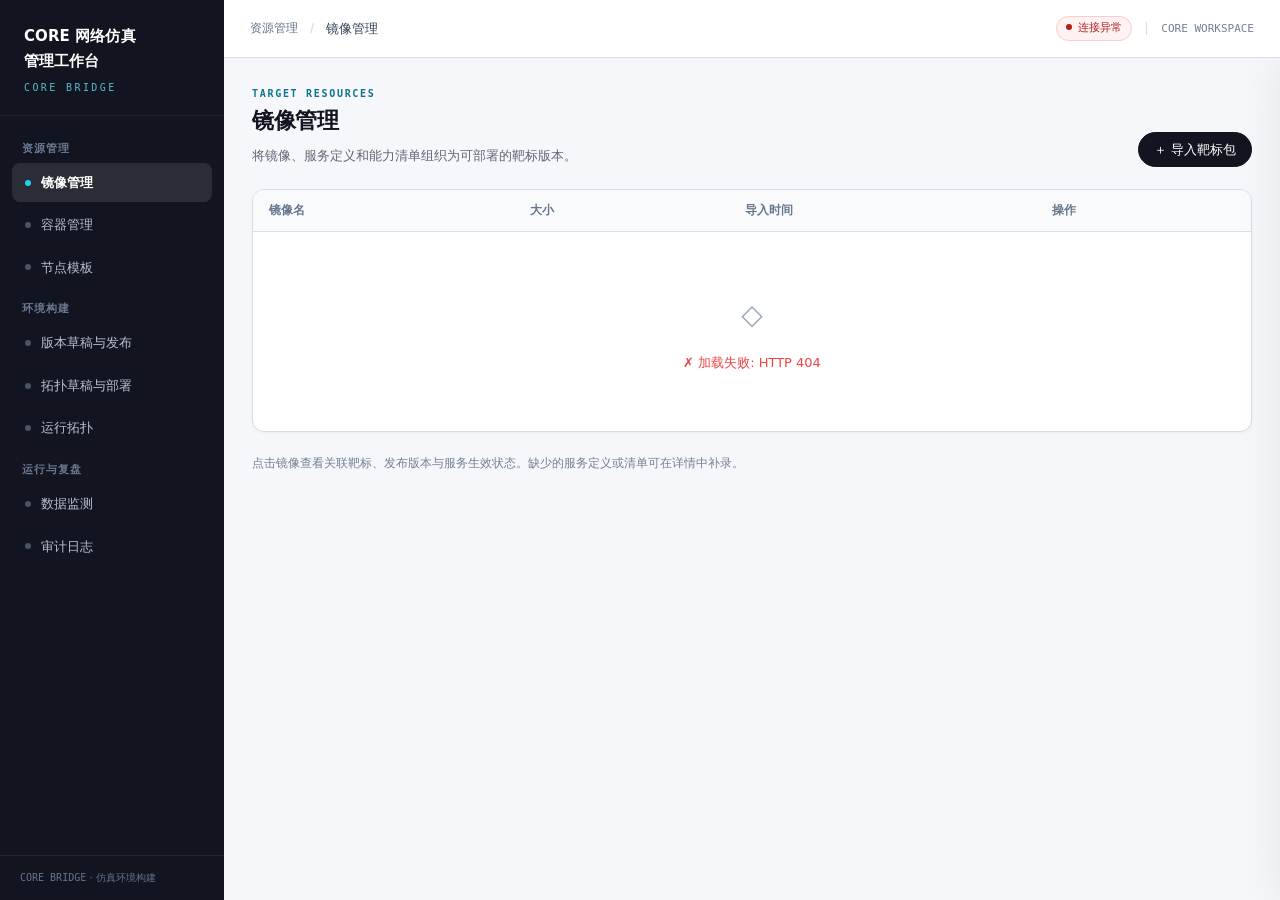
==== static/index.html @ cf428360 "feat: 完成平台功能改造与前端风格统一 - 统一 SQLite 主数据、发布事务、不可变版本及历史引用管理 - 完善拓扑草稿与部署快照、按件导入续办、演练身份和事件恢复 - 按 WLGFTY 风格" ====
<!DOCTYPE html>
<html lang="zh-CN">
<head>
<meta charset="UTF-8">
<meta name="viewport" content="width=device-width, initial-scale=1.0">
<title>CORE HTTP Bridge - 管理控制台</title>
<style>
:root {
  --bg: #0f172a; --bg2: #1e293b; --bg3: #334155;
  --fg: #e2e8f0; --fg2: #94a3b8; --accent: #3b82f6;
  --accent2: #60a5fa; --green: #22c55e; --red: #ef4444;
  --yellow: #eab308; --orange: #f97316;
  --radius: 8px; --shadow: 0 4px 6px -1px rgba(0,0,0,0.3);
}
* { margin: 0; padding: 0; box-sizing: border-box; }
body { font-family: 'Segoe UI', system-ui, sans-serif; background: var(--bg); color: var(--fg); min-height: 100vh; }
a { color: var(--accent2); text-decoration: none; }
a:hover { text-decoration: underline; }

/* ── Layout ── */
.app { display: flex; height: 100vh; }
.sidebar { width: 320px; min-width: 320px; background: var(--bg2); border-right: 1px solid var(--bg3); display: flex; flex-direction: column; overflow: hidden; }
.main { flex: 1; display: flex; flex-direction: column; overflow: hidden; }

/* ── Header ── */
.header { padding: 16px 20px; background: var(--bg2); border-bottom: 1px solid var(--bg3); display: flex; align-items: center; justify-content: space-between; }
.header h1 { font-size: 18px; font-weight: 600; }
.header-actions { display: flex; gap: 8px; align-items: center; }
.badge { display: inline-block; padding: 2px 10px; border-radius: 12px; font-size: 12px; font-weight: 500; }
.badge-green { background: rgba(34,197,94,0.2); color: var(--green); }
.badge-yellow { background: rgba(234,179,8,0.2); color: var(--yellow); }
.badge-red { background: rgba(239,68,68,0.2); color: var(--red); }
.badge-gray { background: rgba(148,163,184,0.2); color: var(--fg2); }

/* ── Sidebar sections ── */
.sidebar-section { padding: 16px 20px; border-bottom: 1px solid var(--bg3); }
.section-title { font-size: 12px; font-weight: 600; text-transform: uppercase; color: var(--fg2); margin-bottom: 12px; letter-spacing: 0.5px; }

.session-list { flex: 1; overflow-y: auto; padding: 8px; }
.session-item { padding: 10px 12px; border-radius: var(--radius); cursor: pointer; margin-bottom: 4px; display: flex; align-items: center; justify-content: space-between; }
.session-item:hover { background: var(--bg3); }
.session-item.active { background: rgba(59,130,246,0.15); border: 1px solid rgba(59,130,246,0.3); }
.session-item .name { font-size: 14px; font-weight: 500; }
.session-item .meta { font-size: 11px; color: var(--fg2); margin-top: 2px; }

/* ── Topology canvas ── */
.canvas-area { flex: 1; position: relative; overflow: hidden; background: radial-gradient(ellipse at center, #1a2332 0%, #0f172a 100%); }
.canvas-area svg { width: 100%; height: 100%; }
.node-box { z-index: 2; position: absolute; width: 120px; height: 80px; background: var(--bg2); border: 2px solid var(--bg3); border-radius: var(--radius); cursor: grab; display: flex; flex-direction: column; align-items: center; justify-content: center; font-size: 13px; font-weight: 500; box-shadow: var(--shadow); transition: border-color 0.2s; user-select: none; pointer-events: auto; }
.node-box:hover { border-color: var(--accent); }
.node-box.selected { border-color: var(--accent2); box-shadow: 0 0 0 3px rgba(59,130,246,0.3); }
.node-box .icon { font-size: 24px; margin-bottom: 4px; }
.node-box .label { font-size: 11px; color: var(--fg2); }
.node-box .ip { font-size: 10px; color: var(--fg2); margin-top: 2px; }
.link-line { stroke: var(--fg2); stroke-width: 2; fill: none; pointer-events: none; }
.link-line:hover { stroke: var(--accent2); stroke-width: 3; }
.link-line.selected { stroke: var(--accent2); stroke-width: 3; box-shadow: none; }
/* 透明粗 hit 线承载点击, 命中带 ±7px, 解决细线难选中 */
/* ★ pointer-events:all 必须——父 svg 是 pointer-events:none, 不覆盖则点击热区继承失效 */
.link-hit { stroke: transparent; stroke-width: 16; fill: none; stroke-linecap: round; cursor: pointer; pointer-events: all; }
#linksSvg text { pointer-events: all; cursor: pointer; }

/* ── Tab4 画布扩展: 缩放平移 world 层 ── */
#world { position: absolute; inset: 0; transform-origin: 0 0; }
#canvas.panning { cursor: grabbing; }
#canvas.linking .node-box { cursor: crosshair; }
#canvas.linking .node-box:hover { border-color: var(--accent2); }
.node-box.link-src { border-color: var(--ok) !important; box-shadow: 0 0 0 3px rgba(34,197,94,.35); }
.link-preview { stroke: var(--ok); stroke-width: 2; stroke-dasharray: 6 4; fill: none; pointer-events: none; }
.zoom-label { color: var(--fg2); font-size: 11px; margin-left: 4px; }
.canvas-tools { position: absolute; top: 12px; right: 12px; z-index: 6; display: flex; gap: 6px; align-items: center; background: rgba(30,41,59,.92); padding: 6px 8px; border-radius: var(--radius); border: 1px solid var(--bg3); }
.freeze-chip { position: absolute; top: 14px; left: 50%; transform: translateX(-50%); z-index: 6; background: rgba(59,47,5,.95); color: var(--warn); border: 1px solid #713f12; padding: 5px 14px; border-radius: 12px; font-size: 12px; font-weight: 600; }
/* ── Tab4 实例库面板（拖拽建节点）── */
.instance-lib { position: absolute; left: 12px; top: 12px; z-index: 5; width: 224px; max-height: 62%; overflow: auto; background: rgba(30,41,59,.95); border: 1px solid var(--bg3); border-radius: var(--radius); padding: 8px; }
.instance-lib .il-title { font-size: 12px; color: var(--fg2); margin-bottom: 6px; font-weight: 600; }
.instance-lib .il-item { padding: 7px 9px; border: 1px solid var(--bg3); border-radius: 6px; margin-bottom: 5px; cursor: grab; font-size: 12.5px; background: var(--bg); }
.instance-lib .il-item:hover { border-color: var(--accent); }
.instance-lib .il-item .rt { font-size: 10px; color: var(--fg2); margin-top: 2px; }
.instance-lib .il-item.dragging-item { opacity: .5; }
.instance-lib.frozen { opacity: .45; pointer-events: none; }
.instance-lib .il-empty { color: var(--fg2); font-size: 12px; padding: 6px; }
.instance-lib .il-group { font-size: 11px; color: var(--fg2); margin: 8px 0 4px; cursor: pointer; user-select: none; }
.instance-lib .il-group:hover { color: var(--fg); }
.instance-lib .il-fav { float: right; cursor: pointer; opacity: .45; }
.instance-lib .il-fav.on { opacity: 1; }

/* ── 5-Tab 左侧导航壳（设计 §2.1: 同一单页内路由切换, 无多页跳转）── */
.side-nav { padding: 6px 8px; border-bottom: 1px solid var(--bg3); }
.side-nav .sn-title { font-size: 11px; color: var(--fg2); padding: 6px 8px; font-weight: 600; letter-spacing: .5px; }
.side-tab { display: flex; align-items: center; gap: 8px; padding: 8px 10px; border-radius: var(--radius); cursor: pointer; font-size: 13.5px; color: var(--fg2); margin-bottom: 2px; }
.side-tab:hover { background: var(--bg3); color: var(--fg); }
.side-tab.on { background: rgba(59,130,246,0.15); color: var(--fg); border: 1px solid rgba(59,130,246,0.3); }
#tabFrame { display: none; position: absolute; inset: 0; width: 100%; height: 100%; border: 0; z-index: 20; background: var(--bg); }
#linksSvg .link-hit:hover + .link-line { stroke: var(--accent2); stroke-width: 3; }

/* ── Bottom panel ── */
.bottom-panel { height: 220px; min-height: 220px; background: var(--bg2); border-top: 1px solid var(--bg3); display: flex; flex-direction: column; }
.panel-tabs { display: flex; background: var(--bg3); }
.panel-tab { padding: 8px 16px; font-size: 12px; cursor: pointer; border: none; background: transparent; color: var(--fg2); font-weight: 500; border-bottom: 2px solid transparent; }
.panel-tab:hover { color: var(--fg); }
.panel-tab.active { color: var(--accent2); border-bottom-color: var(--accent2); background: rgba(59,130,246,0.08); }
.panel-content { flex: 1; overflow-y: auto; padding: 12px 16px; font-size: 13px; font-family: 'Consolas', 'Courier New', monospace; white-space: pre-wrap; }
.panel-content .log-entry { padding: 2px 0; }
.panel-content .log-time { color: var(--fg2); }
.panel-content .log-info { color: var(--accent2); }
.panel-content .log-ok { color: var(--green); }
.panel-content .log-err { color: var(--red); }

/* ── Modal ── */
.modal-overlay { position: fixed; inset: 0; background: rgba(0,0,0,0.6); display: flex; align-items: center; justify-content: center; z-index: 100; }
.modal { background: var(--bg2); border-radius: 12px; width: 640px; max-width: 90vw; max-height: 80vh; overflow: hidden; display: flex; flex-direction: column; box-shadow: 0 20px 60px rgba(0,0,0,0.5); }
.modal-header { padding: 16px 20px; border-bottom: 1px solid var(--bg3); display: flex; justify-content: space-between; align-items: center; }
.modal-header h2 { font-size: 16px; font-weight: 600; }
.modal-body { padding: 20px; overflow-y: auto; flex: 1; }
.modal-footer { padding: 12px 20px; border-top: 1px solid var(--bg3); display: flex; justify-content: flex-end; gap: 8px; }

/* ── Buttons / Form ── */
.btn { padding: 8px 16px; border-radius: var(--radius); border: none; cursor: pointer; font-size: 13px; font-weight: 500; display: inline-flex; align-items: center; gap: 6px; transition: all 0.15s; }
.btn-primary { background: var(--accent); color: #fff; }
.btn-primary:hover { background: #2563eb; }
.btn-secondary { background: var(--bg3); color: var(--fg); }
.btn-secondary:hover { background: #475569; }
.btn-danger { background: var(--red); color: #fff; }
.btn-danger:hover { background: #dc2626; }
.btn-sm { padding: 4px 10px; font-size: 12px; }
.btn-icon { width: 32px; height: 32px; padding: 0; display: flex; align-items: center; justify-content: center; border-radius: var(--radius); border: none; cursor: pointer; background: var(--bg3); color: var(--fg2); }
.btn-icon:hover { background: var(--bg3); color: var(--fg); }

input, textarea, select { background: var(--bg3); border: 1px solid var(--bg3); color: var(--fg); padding: 8px 12px; border-radius: var(--radius); font-size: 13px; width: 100%; }
input:focus, textarea:focus, select:focus { outline: none; border-color: var(--accent); }
textarea { font-family: 'Consolas', 'Courier New', monospace; resize: vertical; }
label { display: block; font-size: 12px; font-weight: 500; color: var(--fg2); margin-bottom: 4px; }
.form-group { margin-bottom: 12px; }
.form-row { display: grid; grid-template-columns: 1fr 1fr; gap: 12px; }
.form-inline { display: flex; gap: 8px; align-items: center; }
.form-inline input { width: auto; flex: 1; }

/* ── Empty state ── */
.empty-state { display: flex; flex-direction: column; align-items: center; justify-content: center; height: 100%; color: var(--fg2); }
.empty-state .icon { font-size: 48px; margin-bottom: 12px; opacity: 0.5; }
.empty-state p { font-size: 14px; }

/* ── Scrollbar ── */
::-webkit-scrollbar { width: 6px; }
::-webkit-scrollbar-track { background: transparent; }
::-webkit-scrollbar-thumb { background: var(--bg3); border-radius: 3px; }
::-webkit-scrollbar-thumb:hover { background: #475569; }

/* ── Drag helper ── */
.dragging { opacity: 0.7; cursor: grabbing !important; }

.context-menu { position:fixed; z-index:200; background:var(--bg2); border:1px solid var(--bg3); border-radius:var(--radius); box-shadow:0 8px 32px rgba(0,0,0,0.4); min-width:160px; padding:4px 0; display:none; }
.context-menu-item { padding:8px 16px; font-size:13px; cursor:pointer; display:flex; align-items:center; gap:8px; }
.context-menu-item:hover { background:rgba(59,130,246,0.15); color:var(--accent2); }
.context-menu-item.danger:hover { background:rgba(239,68,68,0.15); color:var(--red); }
.context-menu-divider { height:1px; background:var(--bg3); margin:4px 0; }
.prop-grid { display:grid; grid-template-columns:1fr 1fr; gap:8px; }
.prop-grid .full { grid-column:1/-1; }
.prop-label { font-size:11px; color:var(--fg2); margin-bottom:2px; }
.prop-value { font-size:13px; padding:4px 8px; background:var(--bg); border-radius:4px; border:1px solid var(--bg3); }

.term-header .close-btn { cursor:pointer; padding:2px 8px; }
.term-header .close-btn:hover { background:var(--red); color:#fff; border-radius:4px; }
.term-input-bar input { flex:1; background:#111; color:#0f0; border:none; padding:6px 8px; border-radius:4px; font-family:monospace; }
.term-input-bar input:focus { box-shadow:0 0 0 1px var(--accent); outline:none; }
.term-conn-btn { padding:4px 12px; border-radius:4px; border:none; cursor:pointer; font-size:12px; background:var(--accent); color:#fff; white-space:nowrap; }
.term-conn-btn:hover { background:#2563eb; }
.term-status { font-size:11px; color:var(--fg2); white-space:nowrap; }
</style>
<link rel="stylesheet" href="/static/workbench.css?v=20261117">
<script>if(window.self!==window.top)document.documentElement.classList.add('embedded');</script>
<script defer src="/static/workbench.js?v=20261117"></script>
</head>
<body class="workspace" data-active-tab="images">
<div class="app" id="app">

<!-- ── Sidebar ── -->
<aside class="sidebar" id="workspaceNav" aria-label="主导航">
  <a class="brand" href="/#images"><strong>CORE 网络仿真<br>管理工作台</strong><small>CORE BRIDGE</small></a>
  <nav class="side-nav" id="sideNav" aria-label="功能导航">
    <div class="sn-title">资源管理</div>
    <div class="side-tab" role="button" tabindex="0" data-tab="images" onclick="switchTab('images')">镜像管理</div>
    <div class="side-tab" role="button" tabindex="0" data-tab="containers" onclick="switchTab('containers')">容器管理</div>
    <div class="side-tab" role="button" tabindex="0" data-tab="instances" onclick="switchTab('instances')">节点模板</div>
    <div class="sn-title">环境构建</div>
    <div class="side-tab" role="button" tabindex="0" data-tab="publications" onclick="switchTab('publications')">版本草稿与发布</div>
    <div class="side-tab" role="button" tabindex="0" data-tab="drafts" onclick="switchTab('drafts')">拓扑草稿与部署</div>
    <div class="side-tab" role="button" tabindex="0" data-tab="topo" onclick="switchTab('topo')">运行拓扑</div>
    <div class="sn-title">运行与复盘</div>
    <div class="side-tab" role="button" tabindex="0" data-tab="monitor" onclick="switchTab('monitor')">数据监测</div>
    <div class="side-tab" role="button" tabindex="0" data-tab="audit" onclick="switchTab('audit')">审计日志</div>
  </nav>

  <div class="sidebar-section session-context">
    <div class="section-title">会话</div>
    <div id="sessionList" class="session-list">
      <div class="empty-state" style="padding:20px"><p>暂无会话</p></div>
    </div>
  </div>

  <div class="sidebar-section session-context">
    <div class="section-title">操作</div>
    <div style="display:flex;flex-direction:column;gap:4px">
      <button class="btn btn-secondary btn-sm" onclick="saveSessionDraft()">保存会话为草稿</button>
      <button class="btn btn-secondary btn-sm" onclick="showImportModal()">导入拓扑 JSON / XML</button>
      <button class="btn btn-secondary btn-sm" id="stopBtn" onclick="stopSession()" style="display:none">停止运行</button>
      <button class="btn btn-secondary btn-sm" id="startBtn" onclick="startSession()" style="display:none">启动运行</button>
      <button class="btn btn-secondary btn-sm" id="deleteBtn" onclick="deleteSession()" style="display:none">删除部署</button>
    </div>
  </div>
  <div class="sidebar-footer"><span class="mono">CORE BRIDGE</span> · 仿真环境构建</div>
</aside>
<button class="nav-backdrop" id="workspaceNavBackdrop" aria-label="关闭导航" tabindex="-1"></button>

<!-- ── Main ── -->
<div class="workspace-column">
  <header class="workspace-header">
    <div class="workspace-breadcrumb">
      <button class="mobile-menu" id="workspaceNavToggle" aria-label="打开导航" aria-controls="workspaceNav" aria-expanded="false"><svg viewBox="0 0 24 24" fill="none" stroke="currentColor" stroke-width="1.8"><path d="M4 6h16M4 12h16M4 18h16"/></svg></button>
      <span class="workspace-category" id="workspaceCategory">资源管理</span><span class="divider">/</span><strong id="workspaceTitle">镜像管理</strong>
    </div>
    <div class="workspace-meta">
      <button class="btn btn-primary btn-sm" id="workspaceCreate" onclick="showCreateSessionModal()">新建会话</button>
      <div id="connectionStatus" class="badge badge-gray" role="status">连接中</div>
      <span class="workspace-mark">CORE WORKSPACE</span>
    </div>
  </header>
<div class="main" style="position:relative">
  <iframe id="tabFrame" title="管理平台视图"></iframe>
  <div class="header">
    <div id="sessionInfo">
      <span style="color:var(--fg2);font-size:13px">选择左侧会话开始</span>
    </div>
    <span class="canvas-caption">拓扑工作区</span>
  </div>

  <!-- Canvas -->
  <div class="canvas-area" id="canvas">
    <div id="freezeChip" class="freeze-chip" style="display:none">运行中 · 停止后可编辑节点与链路</div>
    <div class="canvas-tools">
      <button class="btn btn-secondary btn-sm" id="linkModeBtn" onclick="toggleLinkMode()" title="点两个节点创建链路">连线</button>
      <button class="btn btn-secondary btn-sm" onclick="checkConnectivity()">联通检查</button>
      <button class="btn btn-secondary btn-sm" id="precheckBtn" onclick="runPrecheck()" title="环境与声明一致性检查（RUNTIME 后可用）">就绪检查</button>
      <button class="btn btn-secondary btn-sm" onclick="addComponent('switch')" title="添加交换机（纯二层构件，无服务）">交换机</button>
      <button class="btn btn-secondary btn-sm" onclick="addComponent('hub')" title="添加集线器（纯二层构件，无服务）">集线器</button>
      <button class="btn btn-secondary btn-sm" onclick="zoomBy(1.2)" title="放大">＋</button>
      <button class="btn btn-secondary btn-sm" onclick="zoomBy(1/1.2)" title="缩小">－</button>
      <button class="btn btn-secondary btn-sm" onclick="resetView()" title="重置视图">1:1</button>
      <span class="zoom-label" id="zoomLabel">100%</span>
    </div>
    <div class="instance-lib" id="instanceLib">
      <div class="il-title">节点模板库（拖到画布创建）</div>
      <input type="text" id="ilSearch" placeholder="搜索节点模板…" oninput="ilQueryChange()" style="width:100%;padding:4px 8px;margin-bottom:6px;background:var(--bg);color:var(--fg);border:1px solid var(--bg3);border-radius:6px;font-size:11.5px;outline:none">
      <div id="ilItems"><div class="il-empty">加载中…</div></div>
    </div>
    <div id="world">
      <svg id="linksSvg" style="position:absolute;inset:0;pointer-events:none;z-index:1"></svg>
      <div id="nodesContainer" style="position:absolute;inset:0;pointer-events:none">
        <div class="empty-state" id="emptyCanvas"><div class="icon">◇</div><p>选择一个会话以查看拓扑</p></div>
      </div>
    </div>
  </div>

  <!-- Bottom panel -->
  <div class="bottom-panel">
    <div class="panel-tabs">
      <button class="panel-tab active" onclick="switchPanel('log')">操作日志</button>
      <button class="panel-tab" onclick="switchPanel('command')">节点命令</button>
      <button class="panel-tab" onclick="switchPanel('events')">演练事件</button>
      <button class="panel-tab" onclick="switchPanel('topology')">拓扑 JSON</button>
    </div>
    <div class="panel-content" id="panelContent">
      <span style="color:var(--fg2)">等待操作...</span>
    </div>
  </div>
</div>
</div>
</div>

<!-- Precheck -->
<div id="precheckModal" class="modal-overlay" style="display:none" onclick="if(event.target===this)this.style.display='none'">
<div class="modal" style="width:760px;max-height:82vh">
<div class="modal-header"><h2>🩺 环境就绪度预检 <span id="pcVerdict"></span></h2><button class="btn-icon" onclick="closeModal('precheckModal')">✕</button></div>
<div class="modal-body" id="pcBody" style="font-size:12.5px"></div>
<div class="modal-footer"><button class="btn btn-secondary" onclick="closeModal('precheckModal')">关闭</button></div>
</div></div>

<!-- ════════════════════════════ MODALS ════════════════════════════ -->

<!-- Create Session -->
<div id="createModal" class="modal-overlay" style="display:none" onclick="if(event.target===this)this.style.display='none'">
<div class="modal">
<div class="modal-header"><h2>创建会话</h2><button class="btn-icon" onclick="closeModal('createModal')">✕</button></div>
<div class="modal-body">
  <div class="form-group"><label>会话名称 (可选)</label><input id="sessionName" placeholder="my-network"></div>
  <div class="form-group"><label>或导入 JSON/XML 拓扑</label><textarea id="importText" rows="8" placeholder='{"name":"demo","nodes":[{"id":1,"name":"r1","x":100,"y":100}],"links":[]}'></textarea></div>
  <div class="form-row">
    <div class="form-group"><label>Content-Type</label>
      <select id="importType"><option value="json">application/json</option><option value="xml">application/xml</option></select>
    </div>
    <div style="display:flex;align-items:flex-end">
      <button class="btn btn-primary" onclick="importTopology()" style="width:100%">📥 导入拓扑</button>
    </div>
  </div>
</div>
<div class="modal-footer">
  <button class="btn btn-secondary" onclick="closeModal('createModal')">取消</button>
  <button class="btn btn-primary" onclick="createSession()">创建空会话</button>
</div>
</div></div>

<!-- Node command -->
<div id="commandModal" class="modal-overlay" style="display:none" onclick="if(event.target===this)this.style.display='none'">
<div class="modal" style="width:500px">
<div class="modal-header"><h2>执行命令</h2><button class="btn-icon" onclick="closeModal('commandModal')">✕</button></div>
<div class="modal-body">
  <div class="form-group"><label>节点</label><input id="cmdNodeId" readonly></div>
  <div class="form-group"><label>命令</label><input id="cmdInput" placeholder="ping -c 3 10.0.0.2" onkeydown="if(event.key==='Enter')executeCommand()"></div>
  <div class="form-group"><label>输出</label><textarea id="cmdOutput" rows="6" readonly style="background:var(--bg);font-size:12px"></textarea></div>
</div>
<div class="modal-footer">
  <button class="btn btn-secondary" onclick="closeModal('commandModal')">关闭</button>
  <button class="btn btn-primary" onclick="executeCommand()">▶ 执行</button>
</div>
</div></div>

<!-- ════════════════════════════ STATE ════════════════════════════ -->
<script>
const API = '';
let state = {
  sessions: [],
  currentSid: null,
  sessionState: null,          // 当前会话状态(数字): 1=已定义 2=配置 3=实例化 4=运行 5=收数 6=停止
  nodes: {},
  links: [],
  selectedNode: null,
  selectedLink: null,
  dragging: null,
  dragOffset: {x:0, y:0},
  eventSource: null,
  log: [],
  view: {x:0, y:0, s:1},       // Tab4 画布视图(平移+缩放)
  linkMode: false,             // Tab4 连线模式
  linkFrom: null,              // 连线起点 nid
  instanceLib: [],             // Tab3 节点实例库(拖拽建节点)
};
function sessionRunning() { return state.sessionState === 4 || state.sessionState === 5; }

// ── Tab4 画布缩放平移 ──
function applyView() {
  document.getElementById('world').style.transform = `translate(${state.view.x}px, ${state.view.y}px) scale(${state.view.s})`;
  document.getElementById('zoomLabel').textContent = Math.round(state.view.s * 100) + '%';
}
function zoomAt(mx, my, factor) {
  const s2 = Math.min(3, Math.max(0.2, state.view.s * factor));
  state.view.x = mx - (mx - state.view.x) * (s2 / state.view.s);
  state.view.y = my - (my - state.view.y) * (s2 / state.view.s);
  state.view.s = s2;
  applyView();
}
function zoomBy(factor) {
  const canvas = document.getElementById('canvas');
  zoomAt(canvas.clientWidth / 2, canvas.clientHeight / 2, factor);
}
function resetView() { state.view = {x:0, y:0, s:1}; applyView(); }
function screenToWorld(cx, cy) {
  const rect = document.getElementById('canvas').getBoundingClientRect();
  return { x: (cx - rect.left - state.view.x) / state.view.s, y: (cy - rect.top - state.view.y) / state.view.s };
}

// ── Tab4 实例库 ──
let _ilSig = '';
// ── P-库: 实例库检索（搜索/分组折叠/常用置顶, 状态存 localStorage）──
var ilQuery = '';
var ilCollapsed = JSON.parse(localStorage.getItem('ilCollapsed') || '{"docker":false,"netns":false}');
var ilFavs = JSON.parse(localStorage.getItem('ilFavs') || '[]');
function ilPersist() {
  localStorage.setItem('ilCollapsed', JSON.stringify(ilCollapsed));
  localStorage.setItem('ilFavs', JSON.stringify(ilFavs));
}
function ilQueryChange() { ilQuery = document.getElementById('ilSearch').value.trim().toLowerCase(); renderInstanceLib(true); }
function ilToggleGroup(g) { ilCollapsed[g] = !ilCollapsed[g]; ilPersist(); renderInstanceLib(true); }
function ilToggleFav(ev, name) {
  ev.stopPropagation();
  ilFavs = ilIsFav(name) ? ilFavs.filter(n => n !== name) : ilFavs.concat([name]);
  ilPersist(); renderInstanceLib(true);
}
function ilIsFav(name) { return ilFavs.includes(name); }

async function loadInstanceLib() {
  try {
    const env = await api('GET', '/instances');   // 信封 {ok, data} — api() 返回完整响应
    state.instanceLib = (env && env.data) || [];
    renderInstanceLib();
  } catch (e) {
    document.getElementById('ilItems').innerHTML = `<div class="il-empty">实例库加载失败: ${esc(String(e.error || e))}</div>`;
  }
}
function renderInstanceLib(force) {
  const el = document.getElementById('ilItems');
  if (!state.instanceLib.length) {
    if (_ilSig !== 'empty') {
      el.innerHTML = '<div class="il-empty">暂无实例（去「节点实例」页创建）<br><a href="/static/instances.html" style="color:var(--accent)">打开实例管理 →</a></div>';
      _ilSig = 'empty';
    }
    return;
  }
  const q = ilQuery.toLowerCase();
  const matches = state.instanceLib.filter(i => !q ||
    [i.name, i.image_tag || '', (i.services || []).map(s => s.name).join(' ')].join(' ').toLowerCase().includes(q));
  if (!force && JSON.stringify([q, ilFavs, ilCollapsed, matches.map(i => [i.name, i.runtime_type])]) === _ilSig) return;
  _ilSig = JSON.stringify([q, ilFavs, ilCollapsed, matches.map(i => [i.name, i.runtime_type])]);
  // 分组: docker 靶标容器 / netns 系统节点; 组内常用置顶
  const groups = [
    { key: 'docker', label: '🐳 靶标容器', items: matches.filter(i => i.runtime_type === 'docker') },
    { key: 'netns', label: '🖥 系统节点', items: matches.filter(i => i.runtime_type === 'netns') },
  ];
  groups.forEach(g => g.items.sort((a, b) => (ilIsFav(b.name) ? 1 : 0) - (ilIsFav(a.name) ? 1 : 0)));
  let html = '';
  groups.forEach(g => {
    if (!g.items.length) return;
    html += `<div class="il-group" onclick="ilToggleGroup('${g.key}')">${g.label}${ilCollapsed[g.key] ? ' ▸' : ' ▾'} (${g.items.length})</div>`;
    if (ilCollapsed[g.key]) return;
    g.items.forEach(inst => {
      const fav = ilIsFav(inst.name);
      html += `<div class="il-item" draggable="true" data-name="${esc(inst.name)}"
        ondragstart="ilDragStart(event,'${esc(inst.name)}')" ondragend="ilDragEnd(event)" ondblclick="ilToggleFav(event,'${esc(inst.name)}')">
        ${inst.runtime_type === 'docker' ? '🐳' : '🖥'} ${esc(inst.name)}<span class="il-fav ${fav ? 'on' : ''}" onclick="ilToggleFav(event,'${esc(inst.name)}')" title="常用置顶">⭐</span>
        <div class="rt">${inst.runtime_type === 'docker' ? esc(inst.image_tag || '') : 'netns（宿主 rootfs）'}${(inst.services||[]).length ? ' · ' + inst.services.length + ' 服务' : ''}</div>
      </div>`;
    });
  });
  el.innerHTML = html || '<div class="il-empty">无匹配实例（调整搜索词）</div>';
}
function ilDragStart(e, name) {
  e.dataTransfer.setData('text/instance-name', name);
  e.dataTransfer.effectAllowed = 'copy';
  e.target.classList.add('dragging-item');
}
function ilDragEnd(e) { e.target.classList.remove('dragging-item'); }
async function createNodeFromInstance(inst, wx, wy) {
  if (!state.currentSid) { addLog('先选择/创建会话', 'err'); return; }
  if (sessionRunning()) { addLog('🔒 RUNTIME 已冻结：不可新建节点（停止会话后再编辑，设计 §6.2）', 'err'); return; }
  const used = Object.values(state.nodes).map(n => n.name);
  let name = inst.name, i = 2;
  while (used.includes(name)) { name = inst.name + '-' + i; i++; }
  const body = { name, position: { x: Math.round(wx - 60), y: Math.round(wy - 40) }, instance: inst.name };
  if (inst.runtime_type === 'docker') { body.type = 15; body.image = inst.image_tag; }
  else { body.type = 0; if (inst.model) body.model = inst.model; }
  const svcNames = (inst.services || []).map(s => s.name).filter(Boolean);
  if (svcNames.length) body.services = svcNames;
  try {
    const r = await api('POST', `/api/sessions/${state.currentSid}/nodes`, body);
    addLog(`+ 节点 ${name} (id=${r.node_id}) ← 实例 ${inst.name}${svcNames.length ? ' 服务: ' + svcNames.join(',') : ''}`, 'ok');
    await loadTopology(state.currentSid);
  } catch (e) { addLog('创建节点失败: ' + (e.error?.detail || e.error || e), 'err'); }
}

// ── Helpers ──
async function api(method, path, data) {
  const opts = { method, headers: {} };
  if (data !== undefined) {
    opts.headers['Content-Type'] = 'application/json';
    opts.body = JSON.stringify(data);
  }
  const resp = await fetch(`${API}${path}`, opts);
  const text = await resp.text();
  try {
    const json = JSON.parse(text);
    if (!resp.ok) throw { status: resp.status, ...json };
    return json;
  } catch (e) {
    if (e.status) throw e;
    if (!resp.ok) throw { status: resp.status, error: text };
    return text;
  }
}

function esc(s) { const d = document.createElement('div'); d.textContent = s == null ? '' : String(s); return d.innerHTML; }

function log(msg, type='info') {
  const t = new Date().toLocaleTimeString();
  state.log.push({t, msg, type});
  if (document.querySelector('.panel-tab.active')?.textContent.includes('日志')) {
    renderLog();
  }
}

function addLog(msg, type) {
  if (!type) type = 'info';
  var t = new Date().toLocaleTimeString();
  state.log.push({t: t, msg: msg, type: type});
  /* also append to DOM if log container exists */
  var lc = document.getElementById('logContainer');
  if (lc) {
    var entry = '<div class="log-entry"><span class="log-time">['+t+']</span> <span class="log-'+type+'">'+msg+'</span></div>';
    lc.innerHTML += entry;
    lc.scrollTop = lc.scrollHeight;
  }
}

function closeModal(id) { document.getElementById(id).style.display = 'none'; }

// ── Session List ──
async function loadSessions() {
  try {
    const sessions = await api('GET', '/api/sessions');
    state.sessions = sessions;
    const connection=document.getElementById('connectionStatus');connection.textContent='CORE 已连接';connection.className='badge badge-green';
    renderSessions();
  } catch(e) { const connection=document.getElementById('connectionStatus');connection.textContent='连接异常';connection.className='badge badge-red';addLog(`加载会话列表失败: ${e.error || e}`, 'err'); }
}

function renderSessions() {
  const el = document.getElementById('sessionList');
  if (state.sessions.length === 0) {
    el.innerHTML = '<div class="empty-state" style="padding:20px"><p>暂无会话</p></div>';
    return;
  }
  el.innerHTML = state.sessions.map(s => `
    <div class="session-item ${s.id === state.currentSid ? 'active' : ''}" onclick="selectSession(${s.id})">
      <div>
        <div class="name">会话 ${s.id}</div>
        <div class="meta">${s.nodes} 节点 · ${s.state === 4 ? '运行中' : s.state === 1 ? '已定义' : '状态:'+s.state}</div>
      </div>
      <span class="badge ${s.state === 4 ? 'badge-green' : 'badge-gray'}">${s.state === 4 ? '运行' : s.state === 1 ? '定义' : '停止'}</span>
    </div>
  `).join('');
}

// ── Session Select ──
async function selectSession(sid) {
  stopEvents();
  state.currentSid = sid;
  renderSessions();
  document.getElementById('stopBtn').style.display = 'inline-flex';
  document.getElementById('startBtn').style.display = 'inline-flex';
  document.getElementById('deleteBtn').style.display = 'inline-flex';
  document.getElementById('sessionInfo').innerHTML = `<span style="font-weight:600">会话 ${sid}</span>`;
  await loadTopology(sid);
}

async function loadTopology(sid) {
  try {
    const data = await api('GET', `/api/sessions/${sid}`);
    const nodesMap = {};
    for (const n of (data.nodes || [])) {
      const pos = n.position || {x: 200, y: 200};
      nodesMap[n.id] = { ...n, name:n.display_name || n.name, x: pos.x, y: pos.y };
    }
    state.nodes = nodesMap;
    state.links = data.links || [];
    state.sessionState = data.state ?? null;
    if(data.identity_status==='pending')addLog(data.identity_message || '会话归属待确认，暂不归入旧演练','err');
    state.selectedLink = null;

    renderTopology();
    updateFreezeUi();
    const _ec = document.getElementById('emptyCanvas'); if (_ec) _ec.style.display = 'none';
    addLog(`加载拓扑: ${Object.keys(state.nodes).length} 节点, ${state.links.length} 链路`, 'ok');
    state.exportedTopology = await api('GET', `/api/sessions/${sid}/topology`);
    renderTopologyJson();
  } catch(e) {
    addLog(`加载拓扑失败: ${e.error || e}`, 'err');
  }
}

// ── Topology Render ──
function renderTopology() {
  const container = document.getElementById('nodesContainer');
  const svg = document.getElementById('linksSvg');
  const nodes = Object.values(state.nodes);

  if (nodes.length === 0) {
    container.innerHTML = '<div class="empty-state" id="emptyCanvas"><div class="icon">◇</div><p>此会话无节点</p></div>';
    svg.innerHTML = '';
    return;
  }

  // Auto-layout if all at default position
  const allDefault = nodes.every(n => n.x === 200 && n.y === 200);
  if (allDefault) {
    const cols = Math.min(nodes.length, 4);
    nodes.forEach((n, i) => {
      n.x = 80 + (i % cols) * 180;
      n.y = 80 + Math.floor(i / cols) * 140;
    });
  }

  // Compute link lines
  let linkSvg = '';
  const linkMap = {};
  const selKey = state.selectedLink ? [state.selectedLink.node1_id, state.selectedLink.node2_id].sort().join('-') : null;
  for (const l of state.links) {
    const n1 = state.nodes[l.node1_id];
    const n2 = state.nodes[l.node2_id];
    if (!n1 || !n2) continue;
    const key = [l.node1_id, l.node2_id].sort().join('-');
    if (linkMap[key]) continue;
    linkMap[key] = true;
    const x1 = n1.x + 60, y1 = n1.y + 40;
    const x2 = n2.x + 60, y2 = n2.y + 40;
    const label = l.iface1?.ip4 || l.iface2?.ip4 ? `${l.iface1?.ip4||''} ↔ ${l.iface2?.ip4||''}` : '';
    const sel = key === selKey ? ' selected' : '';
    // 可见细线 stroke-width:2 命中带太小(±1px), 肉眼看着点上实际差 1px 就不触发。
    // 标准解法: 先垫一条透明粗 hit 线(16px, round cap)承载点击, 可见线不参与命中。
    linkSvg += `<line class="link-hit" x1="${x1}" y1="${y1}" x2="${x2}" y2="${y2}" onclick="selectLink(${l.node1_id}, ${l.node2_id})"/>`;
    linkSvg += `<line class="link-line${sel}" x1="${x1}" y1="${y1}" x2="${x2}" y2="${y2}"/>`;
    if (label) {
      const mx = (x1+x2)/2, my = (y1+y2)/2;
      linkSvg += `<text x="${mx}" y="${my-8}" text-anchor="middle" fill="#94a3b8" font-size="10" onclick="selectLink(${l.node1_id}, ${l.node2_id})" style="cursor:pointer">${label}</text>`;
    }
  }
  svg.innerHTML = linkSvg;

  // Node boxes
  container.innerHTML = nodes.map(n => {
    const ifaces = n._interfaces || [];
    const ip = ifaces.length > 0 ? ifaces[0].ip4 : '';
    const iconPath = n.type === 4 ? 'M3 8h18M3 16h18M7 8v8M17 8v8' : n.type === 6 ? 'M5 9a10 10 0 0 1 14 0M8 12a6 6 0 0 1 8 0M11 15a2 2 0 0 1 2 0M12 18h.01' : n.type === 15 ? 'M5 4h14v6H5zM5 14h14v6H5zM8 7h.01M8 17h.01' : n.model === 'router' ? 'M4 12h16M12 4v16M7 7l-3 5 3 5M17 7l3 5-3 5' : 'M5 4h14v12H5zM3 20h18M9 16v4M15 16v4';
    const icon = '<svg viewBox="0 0 24 24" fill="none" stroke="currentColor" stroke-width="1.5" stroke-linecap="round" stroke-linejoin="round" aria-hidden="true"><path d="'+iconPath+'"/></svg>';
    return `<div class="node-box ${n.id === state.selectedNode ? 'selected' : ''} ${state.linkMode && n.id === state.linkFrom ? 'link-src' : ''}"
      id="node-${n.id}"
      style="left:${n.x}px;top:${n.y}px"
      onmousedown="startDrag(event, ${n.id})"
      onclick="onNodeClick(${n.id})"
      ondblclick="showCommandModal(${n.id})">
      <div class="icon">${icon}</div>
      <div class="label">${n.name}</div>
      ${ip ? `<div class="ip">${ip}</div>` : ''}
    </div>`;
  }).join('');

  // Tab4 连线模式: 起点 → 鼠标位置的预览虚线
  if (state.linkMode && state.linkFrom !== null && state.nodes[state.linkFrom]) {
    const fn = state.nodes[state.linkFrom];
    svg.innerHTML += `<line class="link-preview" x1="${fn.x + 60}" y1="${fn.y + 40}" x2="${fn.x + 140}" y2="${fn.y + 40}"/>`;
  }
}

// ── Drag ──
function startDrag(e, nid) {
  if (e.button !== 0) return;
  const box = document.getElementById(`node-${nid}`);
  if (!box) return;
  const canvas = document.getElementById('canvas');
  // Tab4: 画布有缩放平移, 拖拽坐标一律走世界坐标系
  const w = screenToWorld(e.clientX, e.clientY);
  state.dragging = nid;
  state.dragOffset = { x: w.x - state.nodes[nid].x, y: w.y - state.nodes[nid].y };
  box.classList.add('dragging');

  function onMove(ev) {
    if (state.dragging === null) return;
    const wv = screenToWorld(ev.clientX, ev.clientY);
    const x = wv.x - state.dragOffset.x;
    const y = wv.y - state.dragOffset.y;
    box.style.left = `${Math.max(0, x)}px`;
    box.style.top = `${Math.max(0, y)}px`;
  }
  function onUp() {
    if (state.dragging !== null) {
      const nid = state.dragging;
      const n = state.nodes[nid];
      if (n) {
        n.x = parseInt(box.style.left) || n.x;
        n.y = parseInt(box.style.top) || n.y;
        /* persist new position to backend so it survives session reload */
        const sid = state.currentSid;
        if (sid) {
          api('POST', '/api/sessions/'+sid+'/nodes/'+nid+'/move', {position:{x:n.x, y:n.y}})
            .catch(function(e){ addLog('Move save failed: '+(e.error||e), 'err'); });
        }
      }
      box.classList.remove('dragging');
      state.dragging = null;
    }
    document.removeEventListener('mousemove', onMove);
    document.removeEventListener('mouseup', onUp);
  }
  document.addEventListener('mousemove', onMove);
  document.addEventListener('mouseup', onUp);
  e.preventDefault();
}

// ── Tab4 连线模式（点起点 → 点终点 → POST /links）──
function toggleLinkMode() {
  if (!state.linkMode && sessionRunning()) {
    addLog('🔒 RUNTIME 已冻结：不可连线（停止会话后再编辑，设计 §6.2）', 'err');
    return;
  }
  state.linkMode = !state.linkMode;
  state.linkFrom = null;
  const canvas = document.getElementById('canvas');
  canvas.classList.toggle('linking', state.linkMode);
  document.getElementById('linkModeBtn').classList.toggle('btn-primary', state.linkMode);
  if (state.linkMode) addLog('连线模式：先点起点节点，再点终点节点（ESC 退出）', 'info');
  renderTopology();
}
function onNodeClick(nid) {
  if (state.linkMode) { handleLinkClick(nid); return; }
  selectNode(nid);
}
async function handleLinkClick(nid) {
  if (state.linkFrom === null) {
    state.linkFrom = nid;
    renderTopology();
    addLog(`连线: 起点 [${state.nodes[nid]?.name}]，再点另一个节点`, 'info');
    return;
  }
  if (state.linkFrom === nid) { state.linkFrom = null; renderTopology(); return; }
  const a = state.linkFrom, b = nid;
  state.linkFrom = null;
  if (sessionRunning()) { addLog('🔒 RUNTIME 已冻结：不可连线（设计 §6.2）', 'err'); renderTopology(); return; }
  try {
    await api('POST', `/api/sessions/${state.currentSid}/links`, { node1_id: a, node2_id: b });
    addLog(`+ 链路 [${state.nodes[a]?.name}] ↔ [${state.nodes[b]?.name}] 已创建`, 'ok');
    await loadTopology(state.currentSid);
  } catch (e) { addLog('连线失败: ' + (e.error?.detail || e.error || e), 'err'); }
}

// ── Tab4 画布事件: 滚轮缩放 / 空白拖动平移 / 实例拖放 ──
(function initCanvasEvents() {
  const canvas = document.getElementById('canvas');
  canvas.addEventListener('wheel', function(e) {
    e.preventDefault();
    const rect = canvas.getBoundingClientRect();
    zoomAt(e.clientX - rect.left, e.clientY - rect.top, e.deltaY < 0 ? 1.15 : 1/1.15);
  }, { passive: false });

  canvas.addEventListener('mousedown', function(e) {
    if (e.button !== 0) return;
    if (e.target.closest('.node-box') || e.target.closest('.instance-lib') || e.target.closest('.canvas-tools')) return;
    const startX = e.clientX, startY = e.clientY;
    const v0 = { ...state.view };
    function onMove(ev) {
      state.view.x = v0.x + (ev.clientX - startX);
      state.view.y = v0.y + (ev.clientY - startY);
      applyView();
    }
    function onUp() {
      canvas.classList.remove('panning');
      document.removeEventListener('mousemove', onMove);
      document.removeEventListener('mouseup', onUp);
    }
    canvas.classList.add('panning');
    document.addEventListener('mousemove', onMove);
    document.addEventListener('mouseup', onUp);
  });

  canvas.addEventListener('dragover', function(e) { e.preventDefault(); e.dataTransfer.dropEffect = 'copy'; });
  canvas.addEventListener('drop', function(e) {
    e.preventDefault();
    const name = e.dataTransfer.getData('text/instance-name');
    const inst = state.instanceLib.find(i => i.name === name);
    if (!inst) return;
    const w = screenToWorld(e.clientX, e.clientY);
    createNodeFromInstance(inst, w.x, w.y);
  });

  document.addEventListener('keydown', function(e) {
    if (e.key === 'Escape' && state.linkMode) toggleLinkMode();
  });
})();

// ── P-画布构件: switch/hub 直接创建（纯二层构件, 无服务概念, 不经实例库）──
async function addComponent(kind) {
  if (!state.currentSid) { addLog('先选择/创建会话', 'err'); return; }
  if (sessionRunning()) { addLog('🔒 RUNTIME 已冻结：不可新建节点（设计 §6.2）', 'err'); return; }
  var type = kind === 'hub' ? 5 : 4;
  var prefix = kind === 'hub' ? 'hub' : 'switch';
  var used = Object.values(state.nodes).map(n => n.name);
  var name = prefix, i = 2;
  while (used.includes(name)) { name = prefix + i; i++; }
  var canvas = document.getElementById('canvas');
  var wx = canvas.clientWidth / 2, wy = canvas.clientHeight / 2;
  var w = screenToWorld(canvas.getBoundingClientRect().left + wx, canvas.getBoundingClientRect().top + wy);
  try {
    const r = await api('POST', `/api/sessions/${state.currentSid}/nodes`, {
      name, type, position: { x: Math.round(w.x - 60), y: Math.round(w.y - 40) } });
    addLog(`+ ${kind} 构件 ${name} (id=${r.node_id})`, 'ok');
    await loadTopology(state.currentSid);
  } catch (e) { addLog('创建失败: ' + (e.error?.detail || e.error || e), 'err'); }
}

// ── Tab4 冻结门禁 UI 同步（§6.2: RUNTIME 后新建/连线/删除禁用）──
function updateFreezeUi() {
  const frozen = sessionRunning();
  document.getElementById('startBtn').disabled=frozen;
  document.getElementById('stopBtn').disabled=!frozen;
  const chip = document.getElementById('freezeChip');
  if (chip) chip.style.display = frozen ? 'block' : 'none';
  const lib = document.getElementById('instanceLib');
  if (lib) lib.classList.toggle('frozen', frozen);
  const lb = document.getElementById('linkModeBtn');
  if (lb) {
    lb.disabled = frozen;
    lb.style.opacity = frozen ? .5 : 1;
  }
  // 预检只在 RUNTIME 后有意义（与编辑类按钮语义相反）
  const pb = document.getElementById('precheckBtn');
  if (pb) {
    pb.disabled = !frozen;
    pb.style.opacity = frozen ? 1 : .5;
  }
  if (frozen && state.linkMode) toggleLinkMode();
}

// ── A1 环境就绪度预检（声明一致性: 容器/服务 validate/编目端口; 平台不窥探镜像内容）──
async function runPrecheck() {
  if (!state.currentSid) { addLog('先选择会话', 'err'); return; }
  if (!sessionRunning()) { addLog('会话未运行——节点实例化后预检才有意义', 'err'); return; }
  addLog('就绪检查中…', 'info');
  try {
    const env = await api('POST', `/precheck?session_id=${state.currentSid}`, {});
    renderPrecheck(env.data);   // 信封 {ok, data}
  } catch (e) { addLog('预检失败: ' + (e.error?.detail || e.error || e), 'err'); }
}
function renderPrecheck(d) {
  const v = d.verdict;
  document.getElementById('pcVerdict').innerHTML = v === 'READY'
    ? '<span style="background:#052e16;color:#4ade80;border:1px solid #14532d;padding:2px 10px;border-radius:10px;font-size:12px">READY 就绪</span>'
    : '<span style="background:#450a0a;color:#f87171;border:1px solid #7f1d1d;padding:2px 10px;border-radius:10px;font-size:12px">NOT_READY 不就绪</span>';
  const rows = (d.nodes || []).map(n => {
    const svc = (n.services || []).map(s => {
      const color = s.result === 'ok' ? '#4ade80' : (s.result === 'no-validate' ? '#94a3b8' : '#f87171');
      return '<div style="font-size:12px;margin-bottom:2px"><span style="color:' + color + '">●</span> '
        + esc(s.name) + ' <span style="color:var(--fg2)">[' + esc(s.result) + ']</span>'
        + (s.validate && s.validate.length ? ' <span class="mono" style="font-size:11px;color:var(--fg2)">' + esc(s.validate.join(' && ')) + '</span>' : '')
        + '</div>';
    }).join('') || '<div style="font-size:12px;color:var(--fg2)">无服务声明</div>';
    const ports = (n.ports || []).map(p => {
      const color = p.result === 'open' ? '#4ade80' : '#f87171';
      return '<span style="color:' + color + '">' + esc(p.port) + '/' + esc(p.result) + '</span>';
    }).join('  ') || '<span style="color:var(--fg2)">—</span>';
    const notes = (n.notes || []).map(x => '<div style="font-size:11px;color:var(--warn)">⚠ ' + esc(x) + '</div>').join('');
    return '<tr>'
      + '<td class="mono" style="padding:6px;border-top:1px solid var(--bg3)">' + esc(n.name) + ' (id=' + n.node_id + ')</td>'
      + '<td style="padding:6px;border-top:1px solid var(--bg3)">' + n.runtime + '</td>'
      + '<td style="padding:6px;border-top:1px solid var(--bg3)">' + (n.runtime === 'docker' ? esc(n.container || '—') : '—') + '</td>'
      + '<td style="padding:6px;border-top:1px solid var(--bg3)">' + svc + '</td>'
      + '<td class="mono" style="padding:6px;border-top:1px solid var(--bg3)">' + ports + '</td>'
      + '<td style="padding:6px;border-top:1px solid var(--bg3)">' + notes + '</td></tr>';
  }).join('');
  document.getElementById('pcBody').innerHTML =
    '<table style="width:100%;border-collapse:collapse">'
    + '<thead><tr><th style="text-align:left;padding:6px;color:var(--fg2)">节点</th><th style="text-align:left;padding:6px;color:var(--fg2)">类型</th>'
    + '<th style="text-align:left;padding:6px;color:var(--fg2)">容器</th><th style="text-align:left;padding:6px;color:var(--fg2)">声明服务 (validate)</th>'
    + '<th style="text-align:left;padding:6px;color:var(--fg2)">编目端口</th><th style="text-align:left;padding:6px;color:var(--fg2)">备注</th></tr></thead>'
    + '<tbody>' + rows + '</tbody></table>';
  document.getElementById('precheckModal').style.display = 'flex';
  addLog('就绪检查完成: ' + v, v === 'READY' ? 'ok' : 'err');
}

// ── Select Node ──
function selectNode(nid) {
  state.selectedNode = nid;
  renderTopology();
  document.querySelectorAll('.panel-tab').forEach(t => t.classList.remove('active'));
  document.querySelectorAll('.panel-tab')[1].click(); // switch to command
  document.getElementById('cmdNodeId').value = `${state.nodes[nid]?.name} (id=${nid})`;
}

function showCommandModal(nid) {
  state.selectedNode = nid;
  document.getElementById('cmdNodeId').value = `${state.nodes[nid]?.name} (id=${nid})`;
  document.getElementById('cmdOutput').value = '';
  document.getElementById('commandModal').style.display = 'flex';
}

async function quickCommand() {
  const nid = Number(document.getElementById('quickCmdNode').value);
  const command = document.getElementById('quickCmdInput').value.trim();
  const output = document.getElementById('quickCmdResult');
  if (!command || !state.currentSid || !nid) return;
  output.textContent = '执行中…';
  try {
    const d = await api('POST', `/api/sessions/${state.currentSid}/nodes/${nid}/command`, {command, wait:true, shell:true});
    output.textContent = `rc=${d.return_code}\n${d.output || '(无输出)'}`.slice(-20000);
    output.style.whiteSpace = 'pre-wrap';
  } catch(e) { output.textContent = e.error || e.message || String(e); }
}
// ── Execute Command ──
async function executeCommand() {
  const nid = state.selectedNode;
  if (!nid) return addLog('请先选择节点', 'err');
  const cmd = document.getElementById('cmdInput').value.trim();
  if (!cmd) return;
  addLog(`▶ [${state.nodes[nid]?.name}] ${cmd}`, 'info');
  document.getElementById('cmdOutput').value = '执行中...';
  try {
    const resp = await api('POST', `/api/sessions/${state.currentSid}/nodes/${nid}/command`, {
      command: cmd, wait: true, shell: true
    });
    const out = resp.output || '(无输出)';
    document.getElementById('cmdOutput').value = out.length > 5000 ? out.slice(0,5000) + '\n... (截断)' : out;
    addLog(`✅ rc=${resp.return_code}`, resp.return_code === 0 ? 'ok' : 'err');
  } catch(e) {
    const msg = e.error || e.toString();
    document.getElementById('cmdOutput').value = `错误: ${msg}`;
    addLog(`❌ ${msg}`, 'err');
  }
}

// ── Session Actions ──
async function createSession() {
  try {
    const resp = await api('POST', '/api/sessions', {});
    state.currentSid = resp.id;
    addLog(`会话 ${resp.id} 已创建`, 'ok');
    closeModal('createModal');
    await loadSessions();
    await loadTopology(resp.id);
  } catch(e) { addLog(`创建失败: ${e.error||e}`, 'err'); }
}

async function startSession() {
  if (!state.currentSid) return;
  const def = false;
  try {
    const resp = await api('POST', `/api/sessions/${state.currentSid}/start`, { definition: def });
    addLog(`启动 ${def?'定义':'实例化'}: ${resp.result?'成功':'失败'}`, resp.result ? 'ok' : 'err');
    if (resp.exceptions?.length) addLog(`异常: ${resp.exceptions.join(', ')}`, 'err');
    await loadSessions();
    await loadTopology(state.currentSid);
  } catch(e) { addLog(`启动失败: ${e.error||e}`, 'err'); }
}

async function stopSession() {
  if (!state.currentSid) return;
  if (!confirm('停止会话？节点/链路定义将保留。')) return;
  try {
    const result = await api('POST', `/api/sessions/${state.currentSid}/stop`, {});
    if (!result.result) throw Error('停止未成功，拓扑保留状态请检查');
    addLog('会话已停止 (拓扑保留)', 'ok');
    await loadSessions();
    await loadTopology(state.currentSid);
  } catch(e) { addLog(`停止失败: ${e.error||e}`, 'err'); }
}

async function deleteSession() {
  if (!state.currentSid) return;
  if (!confirm('确定删除此会话？')) return;
  try {
    const result = await api('DELETE', `/api/sessions/${state.currentSid}`);
    if (!result.result) throw Error('删除未成功，部署引用仍保留');
    addLog(`会话 ${state.currentSid} 已删除`, 'ok');
    state.currentSid = null;
    document.getElementById('stopBtn').style.display = 'none';
    document.getElementById('startBtn').style.display = 'none';
    document.getElementById('deleteBtn').style.display = 'none';
    document.getElementById('sessionInfo').innerHTML = '<span style="color:var(--fg2);font-size:13px">选择左侧会话开始</span>';
    state.nodes = {}; state.links = [];
    document.getElementById('nodesContainer').innerHTML = '<div class="empty-state" id="emptyCanvas"><div class="icon">◇</div><p>选择一个会话以查看拓扑</p></div>';
    document.getElementById('linksSvg').innerHTML = '';
    await loadSessions();
  } catch(e) { addLog(`删除失败: ${e.error||e}`, 'err'); }
}

// ── Import Topology ──
function showImportModal() {
  document.getElementById('importText').value = `{\n  "name": "quick-net",\n  "nodes": [\n    {"id":1,"name":"pc1","x":100,"y":100},\n    {"id":2,"name":"router","model":"router","x":200,"y":100},\n    {"id":3,"name":"pc2","x":300,"y":100}\n  ],\n  "links": [\n    {"node1_id":1,"node2_id":2,"iface1_ip4":"10.0.0.1","iface1_ip4_mask":24,"iface2_ip4":"10.0.0.2","iface2_ip4_mask":24},\n    {"node1_id":2,"node2_id":3,"iface1_ip4":"10.0.1.1","iface1_ip4_mask":24,"iface2_ip4":"10.0.1.2","iface2_ip4_mask":24}\n  ]\n}`;
  document.getElementById('createModal').style.display = 'flex';
  document.querySelector('#createModal h2').textContent = '导入拓扑';
}

async function importTopology() {
  const text = document.getElementById('importText').value.trim();
  const type = document.getElementById('importType').value;
  if (!text) return;
  try {
    let resp;
    if (type === 'xml') {
      const fetchResp = await fetch('/api/topology', {
        method: 'POST',
        headers: { 'Content-Type': 'application/xml' },
        body: text
      });
      resp = await fetchResp.json();
    } else {
      resp = await api('POST', '/api/topology', JSON.parse(text));
    }
    if (resp.session_id) {
      addLog(`拓扑已导入: 会话 ${resp.session_id} (${resp.nodes}节点, ${resp.links}链路)`, 'ok');
      closeModal('createModal');
      document.querySelector('#createModal h2').textContent = '创建会话';
      await loadSessions();
      state.currentSid = resp.session_id;
      renderSessions();
      await loadTopology(resp.session_id);
    }
  } catch(e) {
    addLog(`导入失败: ${e.error || e.message || e}`, 'err');
  }
}

function showCreateSessionModal() {
  document.getElementById('importText').value = '';
  document.querySelector('#createModal h2').textContent = '创建会话';
  document.getElementById('createModal').style.display = 'flex';
}

// ── Panel Switching ──
function switchPanel(name) {
  if(name!=='events')stopEvents();
  document.querySelectorAll('.panel-tab').forEach(t => t.classList.remove('active'));
  event.target.classList.add('active');
  const pc = document.getElementById('panelContent');

  if (name === 'log') {
    renderLog();
  } else if (name === 'command') {
    pc.innerHTML = `<div style="display:flex;flex-direction:column;gap:8px;padding:8px 0">
      <div style="display:flex;gap:8px;align-items:center">
        <span style="color:var(--fg2);font-size:13px">节点:</span>
        <select id="quickCmdNode" style="width:auto;flex:1" onchange="state.selectedNode=parseInt(this.value)">
          ${Object.values(state.nodes).map(n => `<option value="${n.id}" ${n.id===state.selectedNode?'selected':''}>${n.name} (id=${n.id})</option>`).join('')}
        </select>
      </div>
      <div style="display:flex;gap:8px">
        <input id="quickCmdInput" placeholder="输入命令..." style="flex:1" onkeydown="if(event.key==='Enter')quickCommand()">
        <button class="btn btn-primary btn-sm" onclick="quickCommand()">▶ 执行</button>
      </div>
      <div id="quickCmdResult" style="font-size:12px;color:var(--fg2);margin-top:4px"></div>
    </div>`;
  } else if (name === 'events') {
    var existingEvents = document.getElementById('eventsOutput');
    if (!existingEvents) {
      pc.innerHTML = '<div style="display:flex;gap:8px;margin-bottom:8px">' +
        '<button class="btn btn-secondary btn-sm" onclick="startEvents()">▶ 开启事件流</button>' +
        '<button class="btn btn-secondary btn-sm" onclick="stopEvents()">⏹ 停止</button>' +
        '</div><div id="eventsOutput" style="font-size:12px;color:var(--fg2)">等待开启...</div>';
    } else {
      /* events container already exists, just show it */
      var parent = existingEvents.parentNode;
      parent.style.display = 'block';
    }
  } else if (name === 'topology') {
    renderTopologyJson();
  }
}

function renderLog() {
  var pc = document.getElementById('panelContent');
  var lc = document.getElementById('logContainer');
  if (!lc) {
    pc.innerHTML = '<div id="logContainer"></div>';
    lc = document.getElementById('logContainer');
  }
  var items = state.log.slice(-200);
  var html = '';
  for (var i = 0; i < items.length; i++) {
    var l = items[i];
    html += '<div class="log-entry"><span class="log-time">['+l.t+']</span> <span class="log-'+l.type+'">'+l.msg+'</span></div>';
  }
  lc.innerHTML = html;
  pc.scrollTop = pc.scrollHeight;
}
var eventsActive = false;
function startEvents() {
  if (!state.currentSid || eventsActive) return;
  eventsActive = true;
  const es = new EventSource(`/api/sessions/${state.currentSid}/events/stream`);
  const output = document.getElementById('eventsOutput');
  output.textContent = '正在建立 CORE 订阅…\n';
  es.addEventListener('ready',()=>{ output.textContent += '🟢 监听事件中\n'; });
  es.addEventListener('identity-pending',e=>{output.textContent+='归属待确认: '+e.data+'\n';});
  es.addEventListener('upstream-error',e=>{output.textContent+='上游订阅中断: '+e.data+'\n';});
  es.addEventListener('truncated',e=>{output.textContent += '事件缓冲已截断: '+e.data+'\n';});
  es.onmessage = (e) => {
    output.textContent += e.data + '\n';
    output.scrollTop = output.scrollHeight;
    if (output.innerHTML.length > 50000) {
      output.innerHTML = output.innerHTML.slice(-30000);
    }
  };
  es.onerror = () => { output.textContent += '⚠️ 事件流断开，正在重连\n'; };
  state.eventSource = es;
}

function stopEvents() {
  if (state.eventSource) {
    state.eventSource.close();
    state.eventSource = null;
    eventsActive = false;
    const output = document.getElementById('eventsOutput'); if (output) output.textContent += '⏹ 已停止\n';
  }
}

function renderTopologyJson() {
  const pc = document.getElementById('panelContent');
  const topo = state.exportedTopology || {};
  pc.innerHTML = '<pre id="topologyJson" style="font-size:12px;overflow-x:auto"></pre><button class="btn btn-secondary btn-sm" id="copyTopology">📋 复制</button>';
  document.getElementById('topologyJson').textContent = JSON.stringify(topo, null, 2);
  document.getElementById('copyTopology').onclick = () => navigator.clipboard.writeText(JSON.stringify(topo, null, 2)).then(() => addLog('拓扑已复制到剪贴板', 'ok')).catch(e => addLog('复制失败: '+e.message, 'err'));
}

// ── 5-Tab 前端路由（设计 §2.1: 同一单页内切换, hash 保持刷新/前进后退）──
const TAB_SRC = {
  images:    '/static/target-admin.html',
  drafts: '/static/topologies.html',
  publications:'/static/publications.html',
  containers:'/static/containers.html',
  instances: '/static/instances.html',
  monitor:   '/static/monitor.html',
  audit:     '/static/audit.html',
};
function switchTab(name) {
  if(name!=='topo'&&!TAB_SRC[name])return;
  const labels={images:'镜像管理',containers:'容器管理',instances:'节点模板',publications:'版本草稿与发布',drafts:'拓扑草稿与部署',topo:'运行拓扑',monitor:'数据监测',audit:'审计日志'};
  const category=['images','containers','instances'].includes(name)?'资源管理':['monitor','audit'].includes(name)?'运行与复盘':'环境构建';
  document.body.dataset.activeTab=name;
  document.getElementById('workspaceTitle').textContent=labels[name];
  document.getElementById('workspaceCategory').textContent=category;
  document.title=labels[name]+' · CORE Bridge';
  document.querySelectorAll('.side-tab').forEach(t=>t.setAttribute('aria-current',t.dataset.tab===name?'page':'false'));
  if(name!=='topo')stopEvents();
  const frame = document.getElementById('tabFrame');
  document.querySelectorAll('.side-tab').forEach(t => t.classList.toggle('on', t.dataset.tab === name));
  if (name === 'topo') {
    // 拓扑 = 本页 canvas 视图; 离开监测等定时视图时释放 iframe 资源
    frame.style.display = 'none';
    frame.contentWindow.location.replace('about:blank');
    frame.removeAttribute('data-src');  // ★ 必须清缓存, 否则 topo→X 时误判"src 没变"不再加载 → 空白
    loadInstanceLib();  // 切回拓扑时刷新实例库(实例可能在其它页面被增删)
    if (location.hash && location.hash !== '#topo') history.pushState(null, '', '#topo');
    return;
  }
  const src = TAB_SRC[name];
  if (!src) return;
  if (frame.getAttribute('data-src') !== src) {
    frame.contentWindow.location.replace(src + '?embedded=1');
    frame.setAttribute('data-src', src);
  }
  frame.style.display = 'block';
  if (location.hash !== '#' + name) history.pushState(null, '', '#' + name);
}
function tabFromHash() {
  const h = (location.hash || '#images').replace('#', '');
  return h === 'topo' || TAB_SRC[h] ? h : 'images';   // 默认视图 = 镜像管理
}
window.addEventListener('hashchange', () => switchTab(tabFromHash()));

async function checkConnectivity() {
  if (!state.currentSid) return addLog('请先选择会话','err');
  try { const d=await api('POST',`/api/sessions/${state.currentSid}/connectivity`,{}); addLog('联通检查: '+JSON.stringify(d.data),'info'); }
  catch(e) { addLog('联通检查失败: '+(e.detail || e.error || e.message),'err'); }
}
async function saveSessionDraft() {
  if (!state.currentSid) return addLog('请先选择会话','err');
  try { const d = await api('POST', `/api/sessions/${state.currentSid}/draft`); addLog('已保存草稿 '+d.data.topology_id,'ok'); switchTab('drafts'); }
  catch(e) { addLog('保存草稿失败: '+(e.error || e.detail || e.message),'err'); }
}
window.addEventListener('message', async e => {
  if(e.origin!==location.origin)return;
  if(e.data?.type==='open-publication'){switchTab('publications');document.getElementById('tabFrame').contentWindow.location.replace('/static/publications.html?embedded=1&draft_id='+encodeURIComponent(e.data.draftId));return;}
  if (e.data?.type !== 'deployment-created') return;
  await loadSessions(); switchTab('topo'); await selectSession(Number(e.data.sid));
});
window.addEventListener('pagehide',stopEvents);
// ── Init ──
async function init() {
  addLog('CORE Bridge 工作区已加载', 'info');
  applyView();
  loadInstanceLib();
  setInterval(loadInstanceLib, 30000);  // 实例库自动刷新(实例可能在其它页面被增删)
  switchTab(tabFromHash());
  await loadSessions();

  // Auto-select first session
  if (state.sessions.length > 0) {
    await selectSession(state.sessions[0].id);
  }
}
init();
</script>

<div class="context-menu" id="contextMenu"></div>

<div id="propModal" class="modal-overlay" style="display:none" onclick="if(event.target===this)closeModal('propModal')">
<div class="modal" style="width:480px">
<div class="modal-header"><h2 id="propModalTitle">Node Properties</h2><button class="btn-icon" onclick="closeModal('propModal')">✕</button></div>
<div class="modal-body" id="propModalBody"></div>
<div class="modal-footer">
  <button class="btn btn-secondary" onclick="closeModal('propModal')">Cancel</button>
  <button class="btn btn-primary" onclick="saveNodeProps()">Save</button>
</div>
</div></div>

<div id="linkModal" class="modal-overlay" style="display:none" onclick="if(event.target===this)closeModal('linkModal')">
<div class="modal" style="width:520px">
<div class="modal-header"><h2 id="linkModalTitle">Link Properties</h2><button class="btn-icon" onclick="closeModal('linkModal')">✕</button></div>
<div class="modal-body" id="linkModalBody"></div>
<div class="modal-footer">
  <button class="btn btn-danger" id="lkDeleteBtn" onclick="deleteSelectedLink()" style="float:left">🗑 删除链路</button>
  <button class="btn btn-secondary" onclick="closeModal('linkModal')">Cancel</button>
  <button class="btn btn-primary" onclick="saveLinkProps()">Save</button>
</div>
</div></div>

<script>
// ── Context Menu ──
var ctxNodeId = null;

document.addEventListener('contextmenu', function(e) {
  var menu = document.getElementById('contextMenu');
  var box = e.target.closest('.node-box');
  if (!box) {
    // Tab4: 画布空白右键 → 实例快捷创建（仅定义态；RUNTIME 冻结, §6.2）
    if (state.currentSid && !sessionRunning() && state.instanceLib.length &&
        (e.target.id === 'canvas' || e.target.closest('#world') || e.target.id === 'world')) {
      e.preventDefault();
      const w = screenToWorld(e.clientX, e.clientY);
      const items = state.instanceLib.slice(0, 10).map((inst, i) => ({
        label: (inst.runtime_type === 'docker' ? '🐳 ' : '🖥 ') + inst.name,
        action: `createNodeFromInstanceAt(${i}, ${Math.round(w.x - 60)}, ${Math.round(w.y - 40)})`,
      }));
      if (state.instanceLib.length > 10) items.push({ label: '… 更多实例请从左侧实例库拖入', action: 'hideCtx()' });
      showCtxMenu(e.clientX, e.clientY, items);
      return;
    }
    menu.style.display = 'none';
    return;
  }
  e.preventDefault();
  ctxNodeId = parseInt(box.id.replace('node-', ''));
  // Tab4 §6.2: RUNTIME 冻结后右键仅剩「查看/终端」, 删除与连线入口全部禁用
  var items = [];
  var ctxNd = state.nodes[ctxNodeId];
  var isComp = ctxNd && (ctxNd.type === 4 || ctxNd.type === 5);  // switch/hub 纯构件: 无终端
  if (state.linkMode && state.linkFrom !== null && state.linkFrom !== ctxNodeId && !sessionRunning()) {
    items.push({ label: '连线到此节点', action: 'handleLinkClick('+ctxNodeId+')' }, { type: 'divider' });
  }
  items.push(
    { label: '📟 Properties', action: 'showNodeProps('+ctxNodeId+')' },
  );
  if (!isComp) items.push({ label: '💻 Terminal', action: 'openTerminal('+ctxNodeId+')' });
  items.push(
    { type: 'divider' },
    { label: '📋 Copy JSON', action: 'copyNodeJson('+ctxNodeId+')' },
  );
  if (!sessionRunning()) {
    items.push(
      { type: 'divider' },
      { label: '🔗 设为连线起点', action: 'ctxLinkFrom('+ctxNodeId+')' },
      { type: 'divider' },
      { label: '🗑 Delete', action: 'deleteNode('+ctxNodeId+')', danger: true },
    );
  }
  showCtxMenu(e.clientX, e.clientY, items);
});

function ctxLinkFrom(nid) {
  document.getElementById('contextMenu').style.display = 'none';
  if (!state.linkMode) toggleLinkMode();
  state.linkFrom = nid;
  renderTopology();
  addLog(`连线: 起点 [${state.nodes[nid]?.name}]，再点另一个节点（或右键另一节点选连线起点）`, 'info');
}
function createNodeFromInstanceAt(idx, x, y) {
  document.getElementById('contextMenu').style.display = 'none';
  createNodeFromInstance(state.instanceLib[idx], x + 60, y + 40);
}
function hideCtx() { document.getElementById('contextMenu').style.display = 'none'; }

document.addEventListener('click', function(e) {
  if (!e.target.closest('.context-menu')) {
    document.getElementById('contextMenu').style.display = 'none';
  }
});

function showCtxMenu(x, y, items) {
  var menu = document.getElementById('contextMenu');
  var html = '';
  for (var i = 0; i < items.length; i++) {
    var item = items[i];
    if (item.type === 'divider') { html += '<div class="context-menu-divider"></div>'; continue; }
    var cls = 'context-menu-item' + (item.danger ? ' danger' : '');
    html += '<div class="'+cls+'" onclick="'+item.action+'">'+item.label+'</div>';
  }
  menu.innerHTML = html;
  menu.style.display = 'block';
  menu.style.left = x + 'px';
  menu.style.top = y + 'px';
  var r = menu.getBoundingClientRect();
  if (r.right > window.innerWidth) menu.style.left = (window.innerWidth - r.width - 10) + 'px';
  if (r.bottom > window.innerHeight) menu.style.top = (window.innerHeight - r.height - 10) + 'px';
}

// ── Node Properties ──
function showNodeProps(nid) {
  document.getElementById('contextMenu').style.display = 'none';
  var node = state.nodes[nid];
  if (!node) return;
  document.getElementById('propModalTitle').textContent = '📟 ' + (node.name||'Node-'+nid);
  document.getElementById('propModalBody').innerHTML = `
    <div class="prop-grid">
      <div><div class="prop-label">ID</div><input class="prop-value" id="pp_id" value="${nid}" readonly></div>
      <div><div class="prop-label">Name</div><input class="prop-value" id="pp_name" value="${node.name||''}"></div>
      <div><div class="prop-label">Model</div>
        <select class="prop-value" id="pp_model">
          <option ${node.model==='PC'?'selected':''}>PC</option>
          <option ${node.model==='router'?'selected':''}>router</option>
          <option ${node.model==='host'?'selected':''}>host</option>
          <option ${node.model==='mdr'?'selected':''}>mdr</option>
        </select>
      </div>
      <div><div class="prop-label">Type</div>
        <select class="prop-value" id="pp_type">
          <option value="0" ${node.type===0?'selected':''}>DEFAULT (0)</option>
          <option value="4" ${node.type===4?'selected':''}>SWITCH (4)</option>
          <option value="6" ${node.type===6?'selected':''}>WLAN (6)</option>
          <option value="17" ${node.type===17?'selected':''}>WIRELESS (17)</option>
        </select>
      </div>
      <div><div class="prop-label">X</div><input class="prop-value" id="pp_x" type="number" value="${node.x}"></div>
      <div><div class="prop-label">Y</div><input class="prop-value" id="pp_y" type="number" value="${node.y}"></div>
      <div class="full"><div class="prop-label">Services (comma sep)</div>
        <input class="prop-value" id="pp_services" value="${(node.services||[]).join(',')}"></div>
      <div class="full"><div class="prop-label">Icon</div><input class="prop-value" id="pp_icon" value="${node.icon||''}"></div>
    </div>`;
  ['pp_name','pp_model','pp_type','pp_services'].forEach(id => document.getElementById(id).disabled = true);
  document.getElementById('pp_icon').disabled = sessionRunning();
  document.getElementById('propModalBody').insertAdjacentHTML('beforeend', '<p>名称、类型和服务来自部署声明。修改绑定请在拓扑草稿中替换节点模板。</p>');
  if (!sessionRunning()) {
    const box=document.createElement('div');
    box.innerHTML='<label>替换节点模板 <select id="replacementTemplate"></select><select id="replacementVersion"></select></label><button class="btn" onclick="replaceNodeTemplate()">替换绑定（保留位置和链路）</button>';
    document.getElementById('propModalBody').appendChild(box);
    api('GET','/instances').then(async d=>{
      const select=document.getElementById('replacementTemplate'); if(!select)return;
      select.innerHTML=d.data.map(t=>`<option value="${esc(t.name)}">${esc(t.name)}</option>`).join('');
      select.onchange=async()=>{const vs=await api('GET','/versions/template/'+encodeURIComponent(select.value));document.getElementById('replacementVersion').innerHTML=vs.data.map(v=>`<option value="${v.version}">v${v.version}</option>`).join('');};
      if(select.value)await select.onchange();
    }).catch(e=>addLog('模板加载失败: '+(e.error||e.message),'err'));
  }
  document.getElementById('propModal').style.display = 'flex';
}

async function replaceNodeTemplate() {
  const nid=Number(document.getElementById('pp_id').value);
  try {
    await api('POST',`/api/sessions/${state.currentSid}/nodes/${nid}/replace-instance`,{instance:document.getElementById('replacementTemplate').value,instance_version:Number(document.getElementById('replacementVersion').value)});
    await loadTopology(state.currentSid);closeModal('propModal');addLog('节点模板绑定已替换','ok');
  } catch(e) { addLog('替换失败: '+(e.detail||e.error||e.message),'err'); }
}
async function saveNodeProps() {
  const nid = Number(document.getElementById('pp_id').value);
  try {
    await api('POST', `/api/sessions/${state.currentSid}/nodes/${nid}/move`, {
      position: {x: Number(document.getElementById('pp_x').value), y: Number(document.getElementById('pp_y').value)}
    });
    if (!sessionRunning()) await api('PATCH', `/api/sessions/${state.currentSid}/nodes/${nid}?icon=` + encodeURIComponent(document.getElementById('pp_icon').value));
    await loadTopology(state.currentSid);
    closeModal('propModal');
    addLog('位置和图标已保存到会话', 'ok');
  } catch (e) { addLog('保存失败: ' + (e.error || e.message), 'err'); }
}

// ── Link Properties(链路查询/修改) ──
function linkKey(n1, n2) { return [n1, n2].sort((a,b)=>a-b).join('-'); }

function findLink(n1, n2) {
  const key = linkKey(n1, n2);
  for (const l of state.links) {
    if (linkKey(l.node1_id, l.node2_id) === key) return l;
  }
  return null;
}

function selectLink(n1, n2) {
  const l = findLink(n1, n2);
  if (!l) { addLog('链路未找到: '+n1+'-'+n2, 'err'); return; }
  state.selectedLink = l;
  renderTopology();
  showLinkProps();
}

// 删除链路（定义态; RUNTIME 冻结由按钮禁用 + 双重校验, §6.2）
async function deleteSelectedLink() {
  const l = state.selectedLink;
  if (!l) return;
  if (sessionRunning()) { addLog('🔒 RUNTIME 已冻结：不可删除链路（设计 §6.2）', 'err'); return; }
  const n1 = state.nodes[l.node1_id]?.name || l.node1_id;
  const n2 = state.nodes[l.node2_id]?.name || l.node2_id;
  if (!confirm(`删除链路 ${n1} ↔ ${n2} ？`)) return;
  try {
    await api('DELETE', `/api/sessions/${state.currentSid}/links`, {
      node1_id: l.node1_id, node2_id: l.node2_id,
      iface1: { id: l.iface1?.id ?? 0 }, iface2: { id: l.iface2?.id ?? 0 },
    });
    addLog(`🗑 链路 [${n1}] ↔ [${n2}] 已删除`, 'ok');
    closeModal('linkModal');
    state.selectedLink = null;
    await loadTopology(state.currentSid);
  } catch (e) { addLog('删除链路失败: ' + (e.error?.detail || e.error || e), 'err'); }
}

function showLinkProps() {
  const l = state.selectedLink;
  if (!l) return;
  const n1 = state.nodes[l.node1_id];
  const n2 = state.nodes[l.node2_id];
  const name1 = n1 ? n1.name : 'node'+l.node1_id;
  const name2 = n2 ? n2.name : 'node'+l.node2_id;
  const i1 = l.iface1 || {}, i2 = l.iface2 || {};
  const o = l.options || {};
  const run = sessionRunning();
  // 删除链路按钮: RUNTIME 冻结(§6.2, CORE 运行中不可删链)
  const delBtn = document.getElementById('lkDeleteBtn');
  if (delBtn) {
    delBtn.disabled = run;
    delBtn.style.opacity = run ? .5 : 1;
    delBtn.title = run ? '运行中不可删除链路（CORE 协议限制）' : '';
  }
  document.getElementById('linkModalTitle').textContent =
    `🔗 ${name1} (${l.node1_id}) ↔ ${name2} (${l.node2_id})`;
  document.getElementById('linkModalBody').innerHTML = `
    <div class="prop-grid">
      <div><div class="prop-label">接口1 ID</div>
        <input class="prop-value" value="${i1.id ?? ''}" readonly></div>
      <div><div class="prop-label">接口2 ID</div>
        <input class="prop-value" value="${i2.id ?? ''}" readonly></div>
      <div><div class="prop-label">接口1 IP (node ${l.node1_id})</div>
        <input class="prop-value" id="lk_ip1" value="${i1.ip4||''}" placeholder="${run?'运行中锁定':'如 10.0.0.1'}" ${run?'readonly':''}></div>
      <div><div class="prop-label">接口1 掩码</div>
        <input class="prop-value" id="lk_mask1" type="number" min="0" max="32" value="${i1.ip4_mask??''}" placeholder="24" ${run?'readonly':''}></div>
      <div><div class="prop-label">接口2 IP (node ${l.node2_id})</div>
        <input class="prop-value" id="lk_ip2" value="${i2.ip4||''}" placeholder="${run?'运行中锁定':'如 10.0.0.2'}" ${run?'readonly':''}></div>
      <div><div class="prop-label">接口2 掩码</div>
        <input class="prop-value" id="lk_mask2" type="number" min="0" max="32" value="${i2.ip4_mask??''}" placeholder="24" ${run?'readonly':''}></div>
      <div><div class="prop-label">带宽 bandwidth (bps)</div>
        <input class="prop-value" id="lk_bw" type="number" value="${o.bandwidth??''}" placeholder="默认"></div>
      <div><div class="prop-label">延迟 delay (µs)</div>
        <input class="prop-value" id="lk_delay" type="number" value="${o.delay??''}" placeholder="默认"></div>
      <div><div class="prop-label">丢包 loss (%)</div>
        <input class="prop-value" id="lk_loss" type="number" step="0.1" value="${o.loss??''}" placeholder="默认"></div>
      <div><div class="prop-label">抖动 jitter (µs)</div>
        <input class="prop-value" id="lk_jitter" type="number" value="${o.jitter??''}" placeholder="默认"></div>
      <div class="full"><div class="prop-label">重复包 dup (%)</div>
        <input class="prop-value" id="lk_dup" type="number" step="0.1" value="${o.dup??''}" placeholder="默认"></div>
      <div class="full" style="color:var(--yellow);font-size:11px">
        ${run
          ? '⚠️ 运行中：接口 IP 已锁定（CORE 协议限制），仅可改 QoS（带宽/延迟/丢包等）。要改 IP 请先停止会话再打开本窗口。'
          : 'ⓘ 未运行：接口 IP/掩码可编辑，保存时后端自动删链重建（保留原 QoS），一次保存即可完成改 IP + 改 QoS。'}</div>
    </div>`;
  document.getElementById('linkModal').style.display = 'flex';
}

function saveLinkProps() {
  const l = state.selectedLink;
  if (!l) return;
  const sid = state.currentSid;
  const url = `/api/sessions/${sid}/links`;
  const running = sessionRunning();
  // QoS 参数：合并式更新，只覆盖传入字段；留空保持原值。
  const opts = {};
  const set = (id, k, num) => {
    const v = document.getElementById(id).value;
    if (v !== '') opts[k] = num ? (k==='loss'||k==='dup' ? parseFloat(v) : parseInt(v)) : v;
  };
  set('lk_bw', 'bandwidth', true); set('lk_delay', 'delay', true);
  set('lk_loss', 'loss', true); set('lk_jitter', 'jitter', true); set('lk_dup', 'dup', true);
  const body = { node1_id: l.node1_id, node2_id: l.node2_id, options: opts };
  // 未运行 + 填写了 IP → 前端同时带 iface(新 ip4/ip4_mask)；后端会自动删链重建保留 QoS。
  // 运行中 → 后端拒绝(409)，前端 IP 字段也已只读，不会走到这里。
  const ipChanged = () =>
    (document.getElementById('lk_ip1').value !== '' || document.getElementById('lk_mask1').value !== '')
    || (document.getElementById('lk_ip2').value !== '' || document.getElementById('lk_mask2').value !== '');
  if (!running && (Object.keys(opts).length > 0 || ipChanged())) {
    const i1 = l.iface1 || {}, i2 = l.iface2 || {};
    const rIp = (v, cur) => v !== '' ? v : (cur ?? null);
    const rMask = (v, cur) => cur!==undefined && v==='' ? cur : (v==='' ? undefined : parseInt(v));
    const ip1 = document.getElementById('lk_ip1').value;
    const ip2 = document.getElementById('lk_ip2').value;
    const mask1 = document.getElementById('lk_mask1').value;
    const mask2 = document.getElementById('lk_mask2').value;
    if (ip1 !== '' || mask1 !== '') {
      body.iface1 = { id: i1.id !== undefined ? i1.id : 0,
                      ip4: rIp(ip1, i1.ip4), ip4_mask: rMask(mask1, i1.ip4_mask) };
    }
    if (ip2 !== '' || mask2 !== '') {
      body.iface2 = { id: i2.id !== undefined ? i2.id : 0,
                      ip4: rIp(ip2, i2.ip4), ip4_mask: rMask(mask2, i2.ip4_mask) };
    }
  } else if (Object.keys(opts).length === 0) {
    addLog('未填写任何要修改的参数', 'err'); return;
  }
  api('PATCH', url, body)
    .then(r => { closeModal('linkModal');
      addLog(r.action === 'replace_ip' ? `链路 ${l.node1_id}-${l.node2_id} 接口 IP 已重建更新` : `链路 ${l.node1_id}-${l.node2_id} QoS 已更新`, 'ok');
      return loadTopology(sid); })
    .catch(e => addLog('链路更新失败: '+(e.error||e), 'err'));
}

function copyNodeJson(nid) {
  document.getElementById('contextMenu').style.display = 'none';
  var node = state.nodes[nid];
  if (!node) return;
  var obj = {id:nid, name:node.name, model:node.model, type:node.type, x:node.x, y:node.y, services:node.services};
  navigator.clipboard.writeText(JSON.stringify(obj, null, 2));
  addLog('Node JSON copied to clipboard', 'ok');
}

function deleteNode(nid) {
  document.getElementById('contextMenu').style.display = 'none';
  if (sessionRunning()) { addLog('🔒 RUNTIME 已冻结：不可删除节点（设计 §6.2）', 'err'); return; }
  if (!confirm('Delete node '+nid+'?')) return;
  var sid = state.currentSid;
  if (!sid) return;
  api('DELETE', '/api/sessions/'+sid+'/nodes/'+nid).then(function(){
    delete state.nodes[nid];
    renderTopology();
    addLog('Node '+nid+' deleted', 'ok');
  }).catch(function(e){addLog('Delete failed: '+(e.error||e), 'err');});
}

// ── WebSocket Interactive Terminal ──
// ── Terminal Popups ──
var termPopups = {};

function openTerminal(nid) {
  var sid = state.currentSid;
  if (!sid) return;
  var nm = (state.nodes[nid]||{}).name || '';
  window.open('/static/term.html?sid='+sid+'&nid='+nid+'&name='+encodeURIComponent(nm));
  document.getElementById('contextMenu').style.display = 'none';
  state.selectedNode = nid;

}








</script>
</body>
</html>
---- static/workbench.css ----
/* Visual system adapted from WLGFTY 3b2c744: light surfaces, navy navigation,
   cyan accents and pill controls. All assets are local; no build step required. */
:root {
  color-scheme: light;
  --bg: hsl(216 30% 97%); --bg2: #fff; --bg3: hsl(217 22% 87%);
  --fg: hsl(228 26% 12%); --fg2: hsl(222 10% 42%);
  --accent: #0e7490; --accent2: #0e7490; --primary: #12141f;
  --ok: #047857; --green: #047857; --err: #b91c1c; --red: #b91c1c;
  --warn: #a16207; --yellow: #a16207; --orange: #c2410c;
  --border: #d7dee8; --muted: #f1f5f9; --input-border: #c8d0dc;
  --console: #12141f; --console-fg: #dbe4ef;
  --radius: 8px; --shadow: 0 1px 3px rgb(15 23 42 / .04);
  --font: system-ui, 'Microsoft YaHei UI', 'Microsoft YaHei', 'PingFang SC', 'Noto Sans SC', sans-serif;
  --mono: ui-monospace, 'Cascadia Mono', 'JetBrains Mono', Menlo, Consolas, monospace;
}
* { box-sizing: border-box; }
html { min-height: 100%; }
body { margin: 0; background: var(--bg); color: var(--fg); font: 14px/1.65 var(--font); }
[hidden] { display: none !important; }
a { color: var(--accent); text-decoration: none; }
a:hover { text-decoration: none; }
button, input, select, textarea { font: inherit; }
button, .btn, [role=button], label[for] { -webkit-tap-highlight-color: transparent; }
button, .btn { cursor: pointer; transition: background .15s, border-color .15s, color .15s; }
button:disabled, .btn:disabled { opacity: .45; cursor: not-allowed; }
:focus-visible { outline: 2px solid var(--accent); outline-offset: 3px; }
input:not([type=checkbox]):not([type=radio]):not([type=file]), select, textarea {
  min-width: 0; max-width: 100%; padding: 8px 12px; border: 1px solid var(--input-border);
  border-radius: 8px; background: #fff; color: var(--fg); font-size: 13px;
}
input::placeholder, textarea::placeholder { color: #8b96a8; }
input:focus, select:focus, textarea:focus { outline: none; border-color: var(--accent); box-shadow: 0 0 0 3px rgb(14 116 144 / .1); }
input[type=checkbox], input[type=radio] { accent-color: var(--accent); width: auto; }
input[type=file] { max-width: 100%; font-size: 12px; color: var(--fg2); }
input[type=file]::file-selector-button { border: 1px solid var(--border); border-radius: 999px; padding: 7px 12px; margin-right: 10px; background: #fff; cursor: pointer; color: var(--fg); }
input:disabled, select:disabled, textarea:read-only { background: #f1f5f9; color: #64748b; }
textarea, pre, code, .mono { font-family: var(--mono); }
textarea { line-height: 1.75; resize: vertical; }
label, .prop-label { color: #526074; font-size: 12.5px; font-weight: 500; }
.btn { display: inline-flex; align-items: center; justify-content: center; gap: 6px; }
button, .btn { border: 1px solid var(--border); background: #fff; color: var(--fg); border-radius: 999px; padding: 7px 15px; font-size: 13px; font-weight: 500; line-height: 1.5; }
button:hover, .btn:hover { background: #f1f5f9; filter: none; }
.btn.primary, .btn-primary, .button-primary { background: var(--primary); color: #fff; border-color: var(--primary); }
.btn.primary:hover, .btn-primary:hover, .button-primary:hover { background: #23283c; border-color: #23283c; }
.button-accent { background: var(--accent); border-color: var(--accent); color: #fff; }
.button-accent:hover { background: #0c637c; color: #fff; }
.btn-secondary { background: #fff; color: var(--fg); border-color: var(--border); }
.btn.danger, .btn-danger, .button-danger { background: #fff; border-color: #fecaca; color: var(--err); }
.btn.danger:hover, .btn-danger:hover, .button-danger:hover { background: #fef2f2; }
.btn.mini, .btn-sm, .mini { padding: 4px 11px; font-size: 12px; }
.btn-icon { background: transparent; border: 0; border-radius: 999px; color: #64748b; }
.btn-icon:hover { background: #f1f5f9; color: var(--fg); }
.eyebrow { margin-bottom: 5px; color: var(--accent); font: 10px/1.5 var(--mono); letter-spacing: 1.7px; text-transform: uppercase; font-weight: 600; }
.bridge-page > .header, .page-header { display: flex; flex-wrap: wrap; gap: 16px; align-items: flex-end; justify-content: space-between; padding: 28px 28px 22px; background: transparent; border: 0; }
.bridge-page > .header > div:first-child { display: block !important; min-width: 0; }
.bridge-page h1, .page-header h1 { margin: 0; color: var(--primary); font-size: 22px; font-weight: 700; letter-spacing: -.5px; line-height: 1.4; }
.bridge-page > .header .sub, .page-description { display: block; max-width: 75ch; margin: 7px 0 0; color: var(--fg2); font-size: 13px; line-height: 1.8; }
.bridge-page .header .btns { display: flex; flex-wrap: wrap; gap: 8px; }
.bridge-page .header .btns button { margin: 0; }
.nav { display: flex; gap: 4px; padding: 12px 24px; background: #fff; border-bottom: 1px solid var(--border); overflow-x: auto; align-items: center; }
.nav a { flex-shrink: 0; font-size: 12px; border: 0; border-radius: 999px; padding: 6px 11px; color: #64748b; white-space: nowrap; }
.nav a.on { color: var(--accent); background: #ecfeff; border: 0; font-weight: 600; }
.nav a:hover { background: #f1f5f9; color: var(--fg); }
.nav .nav-home { margin-right: 12px; font: 11px var(--mono); color: var(--primary); letter-spacing: 1px; }
.embedded .nav { display: none !important; }
.table-wrap { padding: 0 28px 20px; overflow-x: auto; }
table { width: 100%; border-collapse: separate; border-spacing: 0; background: #fff; color: var(--fg); border: 1px solid var(--border); border-radius: 12px; overflow: hidden; box-shadow: var(--shadow); }
th { padding: 12px 16px; background: #f8fafc; color: #64748b; text-align: left; font: 600 11.5px/1.5 var(--mono); white-space: nowrap; border-bottom: 1px solid var(--border); }
td { padding: 14px 16px; border: 0; border-bottom: 1px solid #edf0f5; font-size: 13px; vertical-align: middle; }
tr:last-child td { border-bottom: 0; }
tbody tr:hover td { background: #f8fafc; }
.actions a { color: var(--accent); font-size: 12px; }
.actions a:hover { text-decoration: underline; }
.actions a.danger { color: var(--err); }
.empty, .empty-state { color: #778396; font-size: 13px; }
td.empty { padding: 56px 20px; line-height: 1.9; }
td.empty::before { content: '◇'; display: block; margin-bottom: 9px; color: #9aa8ba; font-size: 28px; }
.note { padding: 0 28px 20px; color: #748094; font-size: 12px; line-height: 1.9; }
.tag, .st, .badge, .mode-tag { border-radius: 999px; font-size: 11px; font-weight: 500; padding: 2px 9px; line-height: 1.65; }
.tag.ok, .tag.core, .st.up, .mode-tag.n, .badge-green { background: #ecfdf5; border: 1px solid #a7f3d0; color: #047857; }
.tag.warn, .tag.lock, .st.down, .badge-yellow { background: #fffbeb; border: 1px solid #fde68a; color: #a16207; }
.tag.fail, .mode-tag.v, .badge-red { background: #fef2f2; border: 1px solid #fecaca; color: #b91c1c; }
.tag.dk, .tag.st { background: #ecfeff; border: 1px solid #a5f3fc; color: #0e7490; }
.tag.ns { background: #f5f3ff; border: 1px solid #ddd6fe; color: #6d28d9; }
.tag.ot, .mode-tag.s, .badge-gray { background: #f1f5f9; border: 1px solid #e2e8f0; color: #64748b; }
.modal-bg, .modal-overlay, .overlay { background: rgb(18 20 31 / .42); backdrop-filter: blur(2px); }
.modal, .modal-box { background: #fff; color: var(--fg); border: 1px solid var(--border); border-radius: 14px; box-shadow: 0 24px 80px rgb(18 20 31 / .2); max-width: calc(100vw - 32px); }
.modal-box { padding: 26px; }
.modal-header, .modal-footer { border-color: var(--border); background: #fff; }
.modal-header h2, .modal-box h3 { font-size: 16px; color: var(--primary); }
.modal-footer { padding: 14px 20px; }
.drawer { background: #fff; border-color: var(--border); box-shadow: -16px 0 48px rgb(18 20 31 / .09); max-width: 100vw; padding: 24px; }
.drawer h2 { overflow-wrap: anywhere; }
.drawer .sec { border: 1px solid var(--border); background: #f8fafc; border-radius: 12px; padding: 16px; }
.drawer .sec h4 { color: #526074; }
.drawer .kv { grid-template-columns: 98px minmax(0,1fr); }
.drawer pre { white-space: pre-wrap; overflow-wrap: anywhere; }
.toast { top: auto; bottom: 24px; right: 24px; box-shadow: 0 8px 24px rgb(18 20 31 / .15); border-radius: 10px; max-width: calc(100vw - 40px); }
.svcgrp { border-color: var(--border); background: #f8fafc; border-radius: 10px; }
.filter-tabs { display: inline-flex; border: 1px solid var(--border); border-radius: 999px; background: #fff; padding: 4px; gap: 3px; margin-bottom: 18px; }
.filter-tabs .btn { border: 0 !important; background: transparent; color: #64748b; padding: 6px 14px; }
.filter-tabs .btn.active { background: var(--primary); color: #fff; }
.resource-tools { display: flex; flex-wrap: wrap; gap: 12px; align-items: center; justify-content: space-between; margin-bottom: 16px; }
.resource-tools .filter-tabs { margin: 0; }
.resource-tools input { width: min(280px,100%); }
.result-count { font: 12px var(--mono); color: #748094; }
.bridge-page > .controls { margin: 0 28px 18px; padding: 14px 18px; border: 1px solid var(--border); border-radius: 12px; background: #fff; flex-wrap: wrap; gap: 10px; }
.controls input, .controls select { width: auto; }
.wrap { padding: 0 28px 28px; gap: 20px; }
.cards { gap: 16px; }
.card, .section { background: #fff; border: 1px solid var(--border); border-radius: 12px; box-shadow: var(--shadow); padding: 20px; min-width: 0; }
.card h4 { font-size: 12px; font-weight: 500; color: #64748b; }
.card .big { font: 700 29px/1.5 var(--mono); letter-spacing: -1px; color: var(--primary); }
.card .sub { line-height: 1.8; }
.bar { background: #edf1f6; height: 5px; margin-top: 14px; }
.section h3 { font-size: 14px; gap: 12px; flex-wrap: wrap; }
.logbox, .execout { background: var(--console); color: var(--console-fg); border-radius: 10px; line-height: 1.8; }
.controls button.on { background: var(--primary); border-color: var(--primary); color: #fff; }
.execbar { background: #fff; border-color: var(--border); flex-wrap: wrap; }
.execbar input { min-width: 120px; }
/* Workbench shell */
.workspace { height: 100dvh; overflow: hidden; }
.workspace .app { height: 100%; }
.workspace .sidebar { --fg: #d4d9e4; --fg2: #8d98ac; --bg2: #12141f; --bg3: #2b3040; width: 224px; min-width: 224px; background: #12141f; border: 0; color: #cbd5e1; overflow-y: auto; }
.brand { display: block; padding: 24px 24px 22px; color: #fff; border-bottom: 1px solid rgb(255 255 255 / .06); }
.brand:hover { text-decoration: none; }
.brand strong { display: block; font-size: 15px; line-height: 1.65; letter-spacing: .1px; }
.brand small { display: block; margin-top: 8px; color: #67e8f9; font: 10px var(--mono); letter-spacing: 2.4px; opacity: .8; }
.workspace .side-nav { padding: 14px 12px; border: 0; flex: 1 0 auto; }
.workspace .sn-title { padding: 10px 10px 6px; color: #6b7890; font-size: 10.5px; font-weight: 600; letter-spacing: 1px; }
.workspace .side-tab { margin-bottom: 3px; padding: 8px 12px; gap: 10px; border: 1px solid transparent; border-radius: 8px; color: #b7c1d2; font-size: 13px; cursor: pointer; }
.workspace .side-tab::before { content: ''; width: 6px; height: 6px; flex-shrink: 0; border-radius: 50%; background: #475569; }
.workspace .side-tab:hover { background: rgb(255 255 255 / .05); color: #fff; }
.workspace .side-tab.on { background: rgb(255 255 255 / .1); color: #fff; font-weight: 600; border-color: transparent; }
.workspace .side-tab.on::before { background: #22d3ee; }
.workspace .sidebar-section { padding: 14px 16px; border-color: rgb(255 255 255 / .08); }
.workspace .sidebar .section-title { font-size: 10.5px; color: #7b8aa4; margin-bottom: 8px; }
.workspace .session-context { border-top: 1px solid rgb(255 255 255 / .08); }
.workspace:not([data-active-tab=topo]) .session-context { display: none; }
.workspace .sidebar .session-list { max-height: 160px; padding: 0; }
.workspace .session-item { padding: 8px; }
.workspace .session-item.active { border: 1px solid rgb(34 211 238 / .25); background: rgb(34 211 238 / .08); }
.workspace .session-item .name { color: #e2e8f0; font-size: 12px; }
.workspace .session-item .meta { color: #7d8ba0; font-size: 10px; }
.workspace .sidebar .btn { width: 100%; justify-content: flex-start; text-align: left; background: transparent; border: 1px solid #333b4d; border-radius: 8px; color: #c4cedd; padding: 7px 9px; font-size: 11px; }
.workspace .sidebar .btn:hover { background: rgb(255 255 255 / .07); }
.workspace .sidebar-footer { margin-top: auto; padding: 14px 20px; border-top: 1px solid rgb(255 255 255 / .08); font-size: 10px; color: #65738d; }
.workspace-column { min-width: 0; flex: 1; display: flex; flex-direction: column; }
.workspace-header { height: 58px; flex: 0 0 58px; display: flex; align-items: center; justify-content: space-between; gap: 16px; padding: 0 26px; background: #fff; border-bottom: 1px solid var(--border); }
.workspace-breadcrumb { display: flex; min-width: 0; align-items: center; gap: 12px; color: #64748b; font-size: 12px; }
.workspace-breadcrumb strong { color: #334155; font-size: 13px; font-weight: 500; white-space: nowrap; }
.workspace-breadcrumb .divider { color: #cbd5e1; }
.workspace-meta { display: flex; gap: 14px; align-items: center; white-space: nowrap; }
.workspace-mark { padding-left: 14px; border-left: 1px solid var(--border); color: #748094; font: 11px var(--mono); }
#connectionStatus::before { content: ''; display: inline-block; width: 6px; height: 6px; border-radius: 50%; margin-right: 6px; background: currentColor; vertical-align: 1px; }
.workspace .main { min-height: 0; flex: 1; }
.workspace .main > .header { background: #fff; border-bottom: 1px solid var(--border); padding: 12px 20px; min-height: 48px; }
.workspace .canvas-area { min-height: 180px; background-color: #f8fafc; background-image: radial-gradient(#cdd6e2 .8px,transparent .8px); background-size: 20px 20px; }
.workspace .canvas-tools { background: rgb(255 255 255 / .96); border: 1px solid var(--border); border-radius: 12px; box-shadow: var(--shadow); max-width: calc(100% - 260px); overflow-x: auto; }
.workspace .canvas-tools button { white-space: nowrap; flex-shrink: 0; }
.workspace .instance-lib { background: #fff; border: 1px solid var(--border); border-radius: 12px; box-shadow: var(--shadow); padding: 12px; }
.workspace .il-title { color: #475569; font-size: 11px; }
.workspace .il-item { background: #f8fafc; border-color: var(--border); border-radius: 8px; }
.workspace .il-item:hover { background: #ecfeff; border-color: #67c7d8; }
.workspace .node-box { background: #fff; border: 1px solid #cbd5e1; border-radius: 12px; color: var(--fg); box-shadow: 0 2px 8px rgb(15 23 42 / .06); }
.workspace .node-box.selected { border-color: var(--accent); box-shadow: 0 0 0 3px rgb(14 116 144 / .12); }
.workspace .node-box .icon { color: var(--accent); }
.workspace .node-box .icon svg { width: 25px; height: 25px; }
.workspace .empty-state .icon { font-size: 34px; color: #93a4b9; opacity: .8; }
.workspace .bottom-panel { background: #fff; border-color: var(--border); height: 200px; min-height: 160px; }
.workspace .panel-tabs { background: #fff; border-bottom: 1px solid var(--border); padding: 0 10px; }
.workspace .panel-tab { border: 0; border-bottom: 2px solid transparent; border-radius: 0; padding: 10px 15px; color: #64748b; font-size: 12px; }
.workspace .panel-tab.active { color: var(--accent); background: transparent; border-bottom-color: var(--accent); }
.workspace .panel-content { padding: 12px 20px; color: #526074; font-size: 12px; line-height: 1.8; }
.workspace .context-menu { background: #fff; border: 1px solid var(--border); box-shadow: 0 8px 32px rgb(18 20 31 / .14); }
.workspace .context-menu-item:hover { background: #ecfeff; color: var(--accent); }
.workspace .context-menu-divider { background: var(--border); }
.workspace .freeze-chip { top: auto; bottom: 14px; background: #fffbeb; border: 1px solid #fde68a; color: #a16207; font-size: 11px; }
.workspace #workspaceCreate { display: none; }
.workspace[data-active-tab=topo] #workspaceCreate { display: inline-flex; }
.mobile-menu { display: none; border: 0; background: transparent; border-radius: 8px; padding: 5px; color: #475569; }
.mobile-menu svg { display: block; width: 20px; height: 20px; }
.nav-backdrop { display: none; }
/* Draft and publication workspaces */
.editor-page .page-header { padding-bottom: 18px; }
.page-content { padding: 0 28px 28px; }
.workflow-strip { display: flex; gap: 16px; margin-bottom: 22px; color: #748094; font-size: 12px; flex-wrap: wrap; }
.workflow-strip span { display: inline-flex; align-items: center; gap: 7px; }
.workflow-strip b { display: inline-flex; align-items: center; justify-content: center; width: 21px; height: 21px; border: 1px solid var(--border); border-radius: 50%; color: var(--accent); background: #fff; font: 10px var(--mono); }
.draft-layout { display: grid; grid-template-columns: 256px minmax(0,1fr); gap: 20px; align-items: start; }
.surface-card { min-width: 0; padding: 20px; background: #fff; border: 1px solid var(--border); border-radius: 12px; box-shadow: var(--shadow); }
.surface-card h2, .surface-card h3 { margin: 0 0 12px; font-size: 14px; font-weight: 600; color: var(--primary); overflow-wrap: anywhere; }
.surface-card p { color: #748094; font-size: 12px; margin: 0 0 14px; line-height: 1.85; }
.draft-list { display: flex; flex-direction: column; gap: 8px; max-height: 58vh; overflow-y: auto; }
.draft-list:empty::before { content: '还没有保存的草稿。点击「新建草稿」开始。'; display: block; padding: 24px 8px; font-size: 12px; color: #8a96a8; line-height: 1.9; }
.draft-list button { width: 100%; text-align: left; border-radius: 8px; padding: 10px 12px; background: #f8fafc; color: #526074; overflow-wrap: anywhere; }
.draft-list button[aria-current=true] { border-color: #a5d7e0; background: #ecfeff; color: var(--accent); }
.form-grid { display: grid; grid-template-columns: repeat(2,minmax(0,1fr)); gap: 16px; margin-bottom: 16px; }
.form-grid label { display: flex; flex-direction: column; gap: 7px; margin: 0; }
.form-grid input, .form-grid select { width: 100%; }
.binding-grid { display: grid; grid-template-columns: 80px minmax(0,1fr) 100px auto; gap: 12px; align-items: end; margin: 16px 0; }
.binding-grid label { display: flex; flex-direction: column; gap: 7px; margin: 0; }
.binding-grid input, .binding-grid select { width: 100%; }
.code-label { display: flex; align-items: center; justify-content: space-between; gap: 12px; margin: 18px 0 8px; font-size: 12px; color: #526074; }
.code-label small { color: #8a96a8; font: 10px var(--mono); }
.editor-page textarea { width: 100%; min-height: 380px; height: 44vh; margin: 0; padding: 16px; background: #f8fafc; border-color: var(--border); font-size: 12px; tab-size: 2; }
.editor-actions { display: flex; flex-wrap: wrap; gap: 8px; margin-top: 16px; }
.editor-page pre { max-height: 340px; overflow: auto; white-space: pre-wrap; overflow-wrap: anywhere; padding: 16px; margin: 16px 0 0; background: #f8fafc; border: 1px solid var(--border); border-radius: 8px; font-size: 12px; color: #526074; }
.editor-page pre:empty, #versions:empty, #message:empty { display: none; }
#message { margin: 0 28px 18px; padding: 12px 16px; background: #fffbeb; border: 1px solid #fde68a; border-radius: 9px; color: #854d0e; overflow-wrap: anywhere; font-size: 12px; }
#versions { display: flex; flex-wrap: wrap; gap: 6px; margin-top: 12px; }
#versions button { font-size: 11px; padding: 4px 10px; }
.history-card { margin-top: 20px; }
.history-card > div { overflow-x: auto; }
.history-card table { box-shadow: none; border-radius: 8px; }
.history-card td { font-size: 11px; }
.history-card td button { margin: 3px; padding: 4px 9px; font-size: 11px; white-space: nowrap; }
.editor-empty { display: flex; min-height: 400px; align-items: center; justify-content: center; text-align: center; }
.editor-empty .empty-mark { display: block; font-size: 36px; color: #b0bdcf; margin-bottom: 12px; }
/* Real terminals retain a dark console, framed by the same workbench styling. */
.terminal-page { height: 100dvh; display: flex; flex-direction: column; background: var(--console); color: var(--console-fg); font-family: var(--mono); }
.terminal-page > .header { justify-content: flex-start; align-items: center; gap: 16px; min-height: 64px; padding: 12px 22px; background: #191d2b; border-bottom: 1px solid #2b3347; }
.terminal-page .header .title { color: #e2e8f0; font: 600 13px var(--font); }
.terminal-page .header .label { color: #94a3b8; font-size: 11px; }
.terminal-page #output { padding: 22px; font-size: 13px; line-height: 1.85; min-height: 0; color: #dbe4ef; }
.terminal-page #output .info { color: #8190a9; }
.terminal-page #output .prompt { color: #6ee7b7; }
.terminal-page #output .err { color: #fca5a5; }
.terminal-page .input-bar { background: #191d2b; border-top: 1px solid #2b3347; padding: 12px 20px; flex-wrap: wrap; }
.terminal-page #input { background: #12141f; color: #e2e8f0; border-color: #34415a; border-radius: 8px; font-size: 13px; min-width: 130px; }
.terminal-page #input:focus { border-color: #22d3ee; box-shadow: none; }
.terminal-page #connBtn { background: #0e7490; color: #fff; border: 0; border-radius: 999px; padding: 8px 16px; }
.terminal-page #connBtn.disconnect { background: #9f1239; }
.terminal-page #status { color: #94a3b8; font-size: 11px; }
::-webkit-scrollbar { width: 8px; height: 8px; }
::-webkit-scrollbar-track { background: transparent; }
::-webkit-scrollbar-thumb { background: #c6cdd8; border-radius: 4px; }
.workspace .sidebar::-webkit-scrollbar-thumb, .terminal-page ::-webkit-scrollbar-thumb { background: #384055; }
@media (max-width: 1100px) {
  .draft-layout { grid-template-columns: 210px minmax(0,1fr); gap: 16px; }
  .binding-grid { grid-template-columns: 80px minmax(0,1fr) 90px; }
  .binding-grid button { grid-column: 1/-1; justify-self: start; }
  .streams { grid-template-columns: 1fr; }
}
@media (max-width: 760px) {
  .mobile-menu { display: inline-flex; }
  .workspace .sidebar { position: fixed; inset: 0 auto 0 0; z-index: 80; transform: translateX(-100%); transition: transform .2s; }
  .workspace.nav-open .sidebar { transform: translateX(0); }
  .workspace.nav-open .nav-backdrop { display: block; position: fixed; inset: 0; z-index: 70; background: rgb(18 20 31 / .45); border: 0; border-radius: 0; }
  .workspace-header { padding: 0 14px; gap: 8px; }
  .workspace-breadcrumb { gap: 8px; }
  .workspace-breadcrumb > .workspace-category, .workspace-breadcrumb > .divider, .workspace-mark { display: none; }
  .workspace-meta { gap: 7px; }
  .workspace-meta .badge { font-size: 10px; padding: 2px 7px; }
  .workspace #workspaceCreate { padding: 5px 10px; font-size: 11px; }
  .workspace .canvas-tools { left: 12px; right: 12px; max-width: none; padding: 7px; }
  .workspace .instance-lib { top: 65px; width: 190px; max-height: 55%; }
  .workspace .bottom-panel { height: 180px; }
  .workspace .panel-tab { padding: 10px 12px; font-size: 11px; }
  .bridge-page > .header, .page-header { padding: 22px 16px 18px; }
  .bridge-page h1, .page-header h1 { font-size: 20px; }
  .table-wrap { padding: 0 16px 16px; }
  .note { padding: 0 16px 18px; }
  .nav { padding: 10px 12px; }
  .nav .nav-home { display: none; }
  .wrap, .page-content { padding: 0 16px 20px; }
  .cards { grid-template-columns: repeat(2,minmax(0,1fr)); gap: 10px; }
  .card { padding: 14px; }
  .card .big { font-size: 24px; }
  .bridge-page > .controls { margin: 0 16px 16px; }
  #message { margin: 0 16px 16px; }
  .draft-layout { grid-template-columns: minmax(0,1fr); }
  .draft-list { max-height: 180px; }
  .form-grid { gap: 12px; }
  .surface-card { padding: 16px; }
  .workflow-strip { gap: 12px; font-size: 11px; }
  .modal-box { padding: 20px; top: 16px; margin-bottom: 16px; max-height: calc(100dvh - 32px); overflow-y: auto; }
  .drawer { padding: 18px; }
  .kv { grid-template-columns: 80px minmax(0,1fr); }
  .actions { white-space: normal; min-width: 120px; }
}
@media (prefers-reduced-motion: reduce) { *, *::before, *::after { transition: none !important; scroll-behavior: auto !important; } }

.page-header > .editor-actions { margin-top: 0; }
.canvas-caption { font: 10px var(--mono); letter-spacing: 1px; color: #94a3b8; }

.bridge-page .controls { flex-wrap: wrap; }
.bridge-page .section { overflow-x: auto; }
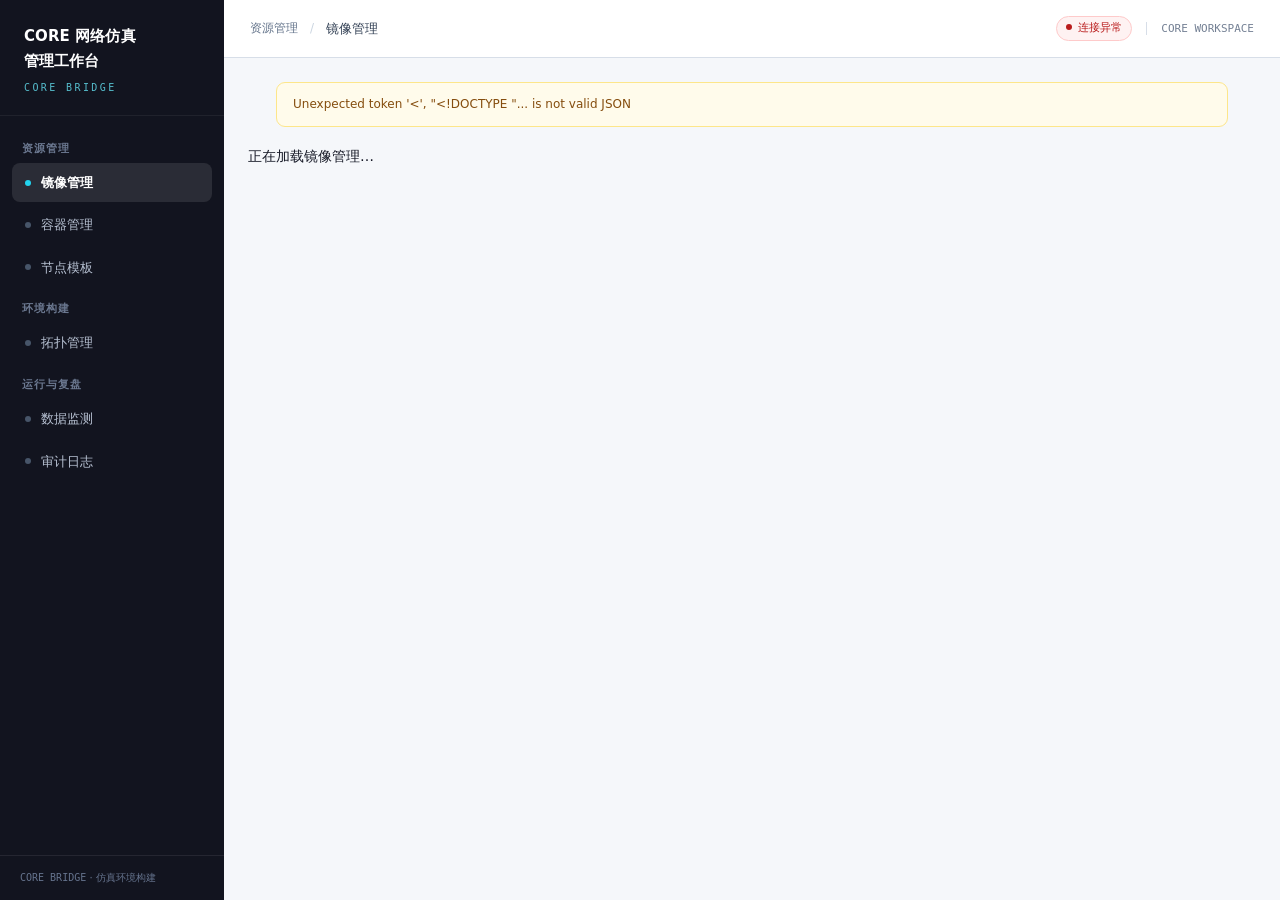
==== commit 68e1104c: "feat: 重构镜像服务管理并统一拓扑交互" ====
--- a/static/index.html
+++ b/static/index.html
@@ -169,7 +169,8 @@
 </style>
 <link rel="stylesheet" href="/static/workbench.css?v=20261117">
 <script>if(window.self!==window.top)document.documentElement.classList.add('embedded');</script>
-<script defer src="/static/workbench.js?v=20261117"></script>
+<script src="/static/platform-ui.js?v=20261117-2"></script>
+<script defer src="/static/workbench.js?v=20261117-2"></script>
 </head>
 <body class="workspace" data-active-tab="images">
 <div class="app" id="app">
@@ -183,9 +184,7 @@
     <div class="side-tab" role="button" tabindex="0" data-tab="containers" onclick="switchTab('containers')">容器管理</div>
     <div class="side-tab" role="button" tabindex="0" data-tab="instances" onclick="switchTab('instances')">节点模板</div>
     <div class="sn-title">环境构建</div>
-    <div class="side-tab" role="button" tabindex="0" data-tab="publications" onclick="switchTab('publications')">版本草稿与发布</div>
-    <div class="side-tab" role="button" tabindex="0" data-tab="drafts" onclick="switchTab('drafts')">拓扑草稿与部署</div>
-    <div class="side-tab" role="button" tabindex="0" data-tab="topo" onclick="switchTab('topo')">运行拓扑</div>
+    <div class="side-tab" role="button" tabindex="0" data-tab="topologies" onclick="switchTab('topologies')">拓扑管理</div>
     <div class="sn-title">运行与复盘</div>
     <div class="side-tab" role="button" tabindex="0" data-tab="monitor" onclick="switchTab('monitor')">数据监测</div>
     <div class="side-tab" role="button" tabindex="0" data-tab="audit" onclick="switchTab('audit')">审计日志</div>
@@ -201,8 +200,8 @@
   <div class="sidebar-section session-context">
     <div class="section-title">操作</div>
     <div style="display:flex;flex-direction:column;gap:4px">
-      <button class="btn btn-secondary btn-sm" onclick="saveSessionDraft()">保存会话为草稿</button>
-      <button class="btn btn-secondary btn-sm" onclick="showImportModal()">导入拓扑 JSON / XML</button>
+      <button class="btn btn-secondary btn-sm" onclick="saveSessionDraft()">保存到拓扑管理</button>
+      <button class="btn btn-secondary btn-sm" onclick="showImportModal()">导入拓扑文件</button>
       <button class="btn btn-secondary btn-sm" id="stopBtn" onclick="stopSession()" style="display:none">停止运行</button>
       <button class="btn btn-secondary btn-sm" id="startBtn" onclick="startSession()" style="display:none">启动运行</button>
       <button class="btn btn-secondary btn-sm" id="deleteBtn" onclick="deleteSession()" style="display:none">删除部署</button>
@@ -267,7 +266,7 @@
       <button class="panel-tab active" onclick="switchPanel('log')">操作日志</button>
       <button class="panel-tab" onclick="switchPanel('command')">节点命令</button>
       <button class="panel-tab" onclick="switchPanel('events')">演练事件</button>
-      <button class="panel-tab" onclick="switchPanel('topology')">拓扑 JSON</button>
+      <button class="panel-tab" onclick="switchPanel('topology')">拓扑配置</button>
     </div>
     <div class="panel-content" id="panelContent">
       <span style="color:var(--fg2)">等待操作...</span>
@@ -293,15 +292,8 @@
 <div class="modal-header"><h2>创建会话</h2><button class="btn-icon" onclick="closeModal('createModal')">✕</button></div>
 <div class="modal-body">
   <div class="form-group"><label>会话名称 (可选)</label><input id="sessionName" placeholder="my-network"></div>
-  <div class="form-group"><label>或导入 JSON/XML 拓扑</label><textarea id="importText" rows="8" placeholder='{"name":"demo","nodes":[{"id":1,"name":"r1","x":100,"y":100}],"links":[]}'></textarea></div>
-  <div class="form-row">
-    <div class="form-group"><label>Content-Type</label>
-      <select id="importType"><option value="json">application/json</option><option value="xml">application/xml</option></select>
-    </div>
-    <div style="display:flex;align-items:flex-end">
-      <button class="btn btn-primary" onclick="importTopology()" style="width:100%">📥 导入拓扑</button>
-    </div>
-  </div>
+  <div class="form-group"><label>导入拓扑文件</label><input id="importFile" type="file" accept=".json,.xml"></div>
+  <button class="btn btn-primary" onclick="importTopology()">导入所选文件</button>
 </div>
 <div class="modal-footer">
   <button class="btn btn-secondary" onclick="closeModal('createModal')">取消</button>
@@ -518,7 +510,7 @@
     return;
   }
   el.innerHTML = state.sessions.map(s => `
-    <div class="session-item ${s.id === state.currentSid ? 'active' : ''}" onclick="selectSession(${s.id})">
+    <div class="session-item ${s.id === state.currentSid ? 'active' : ''}" onclick="switchTab('topo');selectSession(${s.id})">
       <div>
         <div class="name">会话 ${s.id}</div>
         <div class="meta">${s.nodes} 节点 · ${s.state === 4 ? '运行中' : s.state === 1 ? '已定义' : '状态:'+s.state}</div>
@@ -959,15 +951,16 @@
 
 // ── Import Topology ──
 function showImportModal() {
-  document.getElementById('importText').value = `{\n  "name": "quick-net",\n  "nodes": [\n    {"id":1,"name":"pc1","x":100,"y":100},\n    {"id":2,"name":"router","model":"router","x":200,"y":100},\n    {"id":3,"name":"pc2","x":300,"y":100}\n  ],\n  "links": [\n    {"node1_id":1,"node2_id":2,"iface1_ip4":"10.0.0.1","iface1_ip4_mask":24,"iface2_ip4":"10.0.0.2","iface2_ip4_mask":24},\n    {"node1_id":2,"node2_id":3,"iface1_ip4":"10.0.1.1","iface1_ip4_mask":24,"iface2_ip4":"10.0.1.2","iface2_ip4_mask":24}\n  ]\n}`;
+  document.getElementById('importFile').value = '';
   document.getElementById('createModal').style.display = 'flex';
   document.querySelector('#createModal h2').textContent = '导入拓扑';
 }
 
 async function importTopology() {
-  const text = document.getElementById('importText').value.trim();
-  const type = document.getElementById('importType').value;
-  if (!text) return;
+  const file = document.getElementById('importFile').files[0];
+  if (!file) return addLog('请先选择拓扑文件', 'err');
+  const text = await file.text();
+  const type = file.name.toLowerCase().endsWith('.xml') ? 'xml' : 'json';
   try {
     let resp;
     if (type === 'xml') {
@@ -1064,11 +1057,11 @@
   const output = document.getElementById('eventsOutput');
   output.textContent = '正在建立 CORE 订阅…\n';
   es.addEventListener('ready',()=>{ output.textContent += '🟢 监听事件中\n'; });
-  es.addEventListener('identity-pending',e=>{output.textContent+='归属待确认: '+e.data+'\n';});
-  es.addEventListener('upstream-error',e=>{output.textContent+='上游订阅中断: '+e.data+'\n';});
-  es.addEventListener('truncated',e=>{output.textContent += '事件缓冲已截断: '+e.data+'\n';});
+  es.addEventListener('identity-pending',e=>{output.textContent+='归属待确认: '+Platform.describeText(e.data)+'\n';});
+  es.addEventListener('upstream-error',e=>{output.textContent+='上游订阅中断: '+Platform.describeText(e.data)+'\n';});
+  es.addEventListener('truncated',e=>{output.textContent += '事件缓冲已截断: '+Platform.describeText(e.data)+'\n';});
   es.onmessage = (e) => {
-    output.textContent += e.data + '\n';
+    output.textContent += Platform.describeText(e.data) + '\n';
     output.scrollTop = output.scrollHeight;
     if (output.innerHTML.length > 50000) {
       output.innerHTML = output.innerHTML.slice(-30000);
@@ -1090,33 +1083,32 @@
 function renderTopologyJson() {
   const pc = document.getElementById('panelContent');
   const topo = state.exportedTopology || {};
-  pc.innerHTML = '<pre id="topologyJson" style="font-size:12px;overflow-x:auto"></pre><button class="btn btn-secondary btn-sm" id="copyTopology">📋 复制</button>';
-  document.getElementById('topologyJson').textContent = JSON.stringify(topo, null, 2);
-  document.getElementById('copyTopology').onclick = () => navigator.clipboard.writeText(JSON.stringify(topo, null, 2)).then(() => addLog('拓扑已复制到剪贴板', 'ok')).catch(e => addLog('复制失败: '+e.message, 'err'));
+  pc.replaceChildren(Platform.fields(topo), Platform.button('导出配置', () => Platform.download(new Blob([JSON.stringify(topo, null, 2)], {type:'application/json'}), 'topology.json')));
 }
 
 // ── 5-Tab 前端路由（设计 §2.1: 同一单页内切换, hash 保持刷新/前进后退）──
 const TAB_SRC = {
   images:    '/static/target-admin.html',
-  drafts: '/static/topologies.html',
-  publications:'/static/publications.html',
+  topologies: '/static/topologies.html',
   containers:'/static/containers.html',
   instances: '/static/instances.html',
   monitor:   '/static/monitor.html',
   audit:     '/static/audit.html',
 };
 function switchTab(name) {
+  if(name==='drafts')name='topologies';
+  if(name==='publications')name='images';
   if(name!=='topo'&&!TAB_SRC[name])return;
-  const labels={images:'镜像管理',containers:'容器管理',instances:'节点模板',publications:'版本草稿与发布',drafts:'拓扑草稿与部署',topo:'运行拓扑',monitor:'数据监测',audit:'审计日志'};
+  const labels={images:'镜像管理',containers:'容器管理',instances:'节点模板',topologies:'拓扑管理',topo:'拓扑管理 · 运行画布',monitor:'数据监测',audit:'审计日志'};
   const category=['images','containers','instances'].includes(name)?'资源管理':['monitor','audit'].includes(name)?'运行与复盘':'环境构建';
   document.body.dataset.activeTab=name;
   document.getElementById('workspaceTitle').textContent=labels[name];
   document.getElementById('workspaceCategory').textContent=category;
   document.title=labels[name]+' · CORE Bridge';
-  document.querySelectorAll('.side-tab').forEach(t=>t.setAttribute('aria-current',t.dataset.tab===name?'page':'false'));
+  document.querySelectorAll('.side-tab').forEach(t=>t.setAttribute('aria-current',t.dataset.tab===(name==='topo'?'topologies':name)?'page':'false'));
   if(name!=='topo')stopEvents();
   const frame = document.getElementById('tabFrame');
-  document.querySelectorAll('.side-tab').forEach(t => t.classList.toggle('on', t.dataset.tab === name));
+  document.querySelectorAll('.side-tab').forEach(t => t.classList.toggle('on', t.dataset.tab === (name==='topo'?'topologies':name)));
   if (name === 'topo') {
     // 拓扑 = 本页 canvas 视图; 离开监测等定时视图时释放 iframe 资源
     frame.style.display = 'none';
@@ -1137,25 +1129,25 @@
 }
 function tabFromHash() {
   const h = (location.hash || '#images').replace('#', '');
-  return h === 'topo' || TAB_SRC[h] ? h : 'images';   // 默认视图 = 镜像管理
+  return h==='drafts'?'topologies':h==='publications'?'images':h === 'topo' || TAB_SRC[h] ? h : 'images';   // 默认视图 = 镜像管理
 }
 window.addEventListener('hashchange', () => switchTab(tabFromHash()));
 
 async function checkConnectivity() {
   if (!state.currentSid) return addLog('请先选择会话','err');
-  try { const d=await api('POST',`/api/sessions/${state.currentSid}/connectivity`,{}); addLog('联通检查: '+JSON.stringify(d.data),'info'); }
+  try { const d=await api('POST',`/api/sessions/${state.currentSid}/connectivity`,{}); addLog('联通检查: '+Platform.describe(d.data),'info'); }
   catch(e) { addLog('联通检查失败: '+(e.detail || e.error || e.message),'err'); }
 }
 async function saveSessionDraft() {
   if (!state.currentSid) return addLog('请先选择会话','err');
-  try { const d = await api('POST', `/api/sessions/${state.currentSid}/draft`); addLog('已保存草稿 '+d.data.topology_id,'ok'); switchTab('drafts'); }
-  catch(e) { addLog('保存草稿失败: '+(e.error || e.detail || e.message),'err'); }
+  try { const d = await api('POST', `/api/sessions/${state.currentSid}/draft`); addLog('拓扑已保存 '+d.data.topology_id,'ok'); switchTab('drafts'); }
+  catch(e) { addLog('保存拓扑失败: '+(e.error || e.detail || e.message),'err'); }
 }
 window.addEventListener('message', async e => {
   if(e.origin!==location.origin)return;
-  if(e.data?.type==='open-publication'){switchTab('publications');document.getElementById('tabFrame').contentWindow.location.replace('/static/publications.html?embedded=1&draft_id='+encodeURIComponent(e.data.draftId));return;}
+  if(e.data?.type==='open-publication'){switchTab('images');return;}
   if (e.data?.type !== 'deployment-created') return;
-  await loadSessions(); switchTab('topo'); await selectSession(Number(e.data.sid));
+  await loadSessions(); switchTab('topo'); if(e.data.sid)await selectSession(Number(e.data.sid));
 });
 window.addEventListener('pagehide',stopEvents);
 // ── Init ──
@@ -1169,7 +1161,8 @@
 
   // Auto-select first session
   if (state.sessions.length > 0) {
-    await selectSession(state.sessions[0].id);
+    const requested=Number(new URLSearchParams(location.search).get('session'));
+    await selectSession(state.sessions.find(s=>s.id===requested)?.id||state.sessions[0].id);
   }
 }
 init();
@@ -1237,7 +1230,7 @@
   if (!isComp) items.push({ label: '💻 Terminal', action: 'openTerminal('+ctxNodeId+')' });
   items.push(
     { type: 'divider' },
-    { label: '📋 Copy JSON', action: 'copyNodeJson('+ctxNodeId+')' },
+    { label: '导出节点配置', action: 'copyNodeJson('+ctxNodeId+')' },
   );
   if (!sessionRunning()) {
     items.push(
@@ -1321,7 +1314,7 @@
     </div>`;
   ['pp_name','pp_model','pp_type','pp_services'].forEach(id => document.getElementById(id).disabled = true);
   document.getElementById('pp_icon').disabled = sessionRunning();
-  document.getElementById('propModalBody').insertAdjacentHTML('beforeend', '<p>名称、类型和服务来自部署声明。修改绑定请在拓扑草稿中替换节点模板。</p>');
+  document.getElementById('propModalBody').insertAdjacentHTML('beforeend', '<p>名称、类型和服务来自部署声明。修改绑定请在拓扑管理中替换节点模板。</p>');
   if (!sessionRunning()) {
     const box=document.createElement('div');
     box.innerHTML='<label>替换节点模板 <select id="replacementTemplate"></select><select id="replacementVersion"></select></label><button class="btn" onclick="replaceNodeTemplate()">替换绑定（保留位置和链路）</button>';
@@ -1497,8 +1490,8 @@
   var node = state.nodes[nid];
   if (!node) return;
   var obj = {id:nid, name:node.name, model:node.model, type:node.type, x:node.x, y:node.y, services:node.services};
-  navigator.clipboard.writeText(JSON.stringify(obj, null, 2));
-  addLog('Node JSON copied to clipboard', 'ok');
+  Platform.download(new Blob([JSON.stringify(obj, null, 2)], {type:'application/json'}), 'node-'+nid+'.json');
+  addLog('节点配置已导出', 'ok');
 }
 
 function deleteNode(nid) {
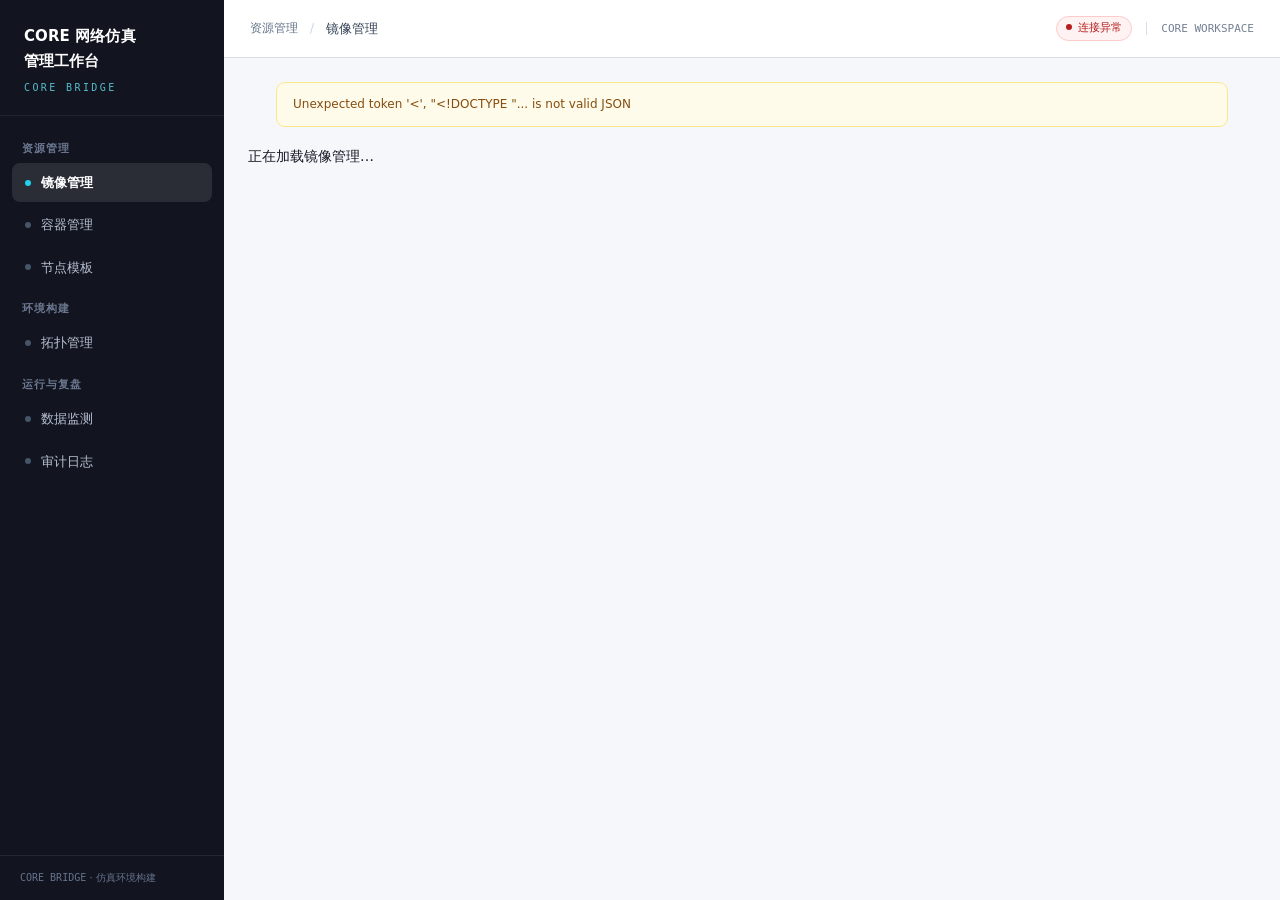
==== commit ddde8030: "fix: 统一拓扑编排与运行流程并持久化维护工具 将保存配置、活动会话与历史记录统一展示，支持直接添加原生节点、选择全部模板、同画布连线及属性编辑。分离原生节点显示名与运行名，并补充接口参数校验和会话" ====
--- a/static/index.html
+++ b/static/index.html
@@ -1095,10 +1095,15 @@
   monitor:   '/static/monitor.html',
   audit:     '/static/audit.html',
 };
-function switchTab(name) {
+function switchTab(name, approved=false) {
+  if(name==='topo')name='topologies';
   if(name==='drafts')name='topologies';
   if(name==='publications')name='images';
   if(name!=='topo'&&!TAB_SRC[name])return;
+  const currentFrame=document.getElementById('tabFrame');
+  if(!approved&&document.body.dataset.activeTab==='topologies'&&name!=='topologies'&&currentFrame.getAttribute('data-src')){
+    currentFrame.contentWindow.postMessage({type:'topology-navigation-request',target:name},location.origin);return;
+  }
   const labels={images:'镜像管理',containers:'容器管理',instances:'节点模板',topologies:'拓扑管理',topo:'拓扑管理 · 运行画布',monitor:'数据监测',audit:'审计日志'};
   const category=['images','containers','instances'].includes(name)?'资源管理':['monitor','audit'].includes(name)?'运行与复盘':'环境构建';
   document.body.dataset.activeTab=name;
@@ -1118,10 +1123,11 @@
     if (location.hash && location.hash !== '#topo') history.pushState(null, '', '#topo');
     return;
   }
-  const src = TAB_SRC[name];
+  const requestedSession=new URLSearchParams(location.search).get('session');
+  const src = TAB_SRC[name]+(name==='topologies'&&requestedSession?'?session='+encodeURIComponent(requestedSession):'');
   if (!src) return;
   if (frame.getAttribute('data-src') !== src) {
-    frame.contentWindow.location.replace(src + '?embedded=1');
+    frame.contentWindow.location.replace(src + (src.includes('?')?'&':'?')+'embedded=1');
     frame.setAttribute('data-src', src);
   }
   frame.style.display = 'block';
@@ -1145,9 +1151,13 @@
 }
 window.addEventListener('message', async e => {
   if(e.origin!==location.origin)return;
+  if(e.source!==document.getElementById('tabFrame').contentWindow)return;
+  if(e.data?.type==='topology-navigation-approved'){switchTab(e.data.target,true);return;}
+  if(e.data?.type==='topology-navigation-denied'){history.replaceState(null,'','#topologies');return;}
   if(e.data?.type==='open-publication'){switchTab('images');return;}
   if (e.data?.type !== 'deployment-created') return;
-  await loadSessions(); switchTab('topo'); if(e.data.sid)await selectSession(Number(e.data.sid));
+  if(e.data.sid)history.replaceState(null,'','?session='+encodeURIComponent(e.data.sid)+'#topologies');
+  document.getElementById('tabFrame').removeAttribute('data-src');switchTab('topologies');
 });
 window.addEventListener('pagehide',stopEvents);
 // ── Init ──
@@ -1530,4 +1540,4 @@
 
 </script>
 </body>
-</html>+</html>
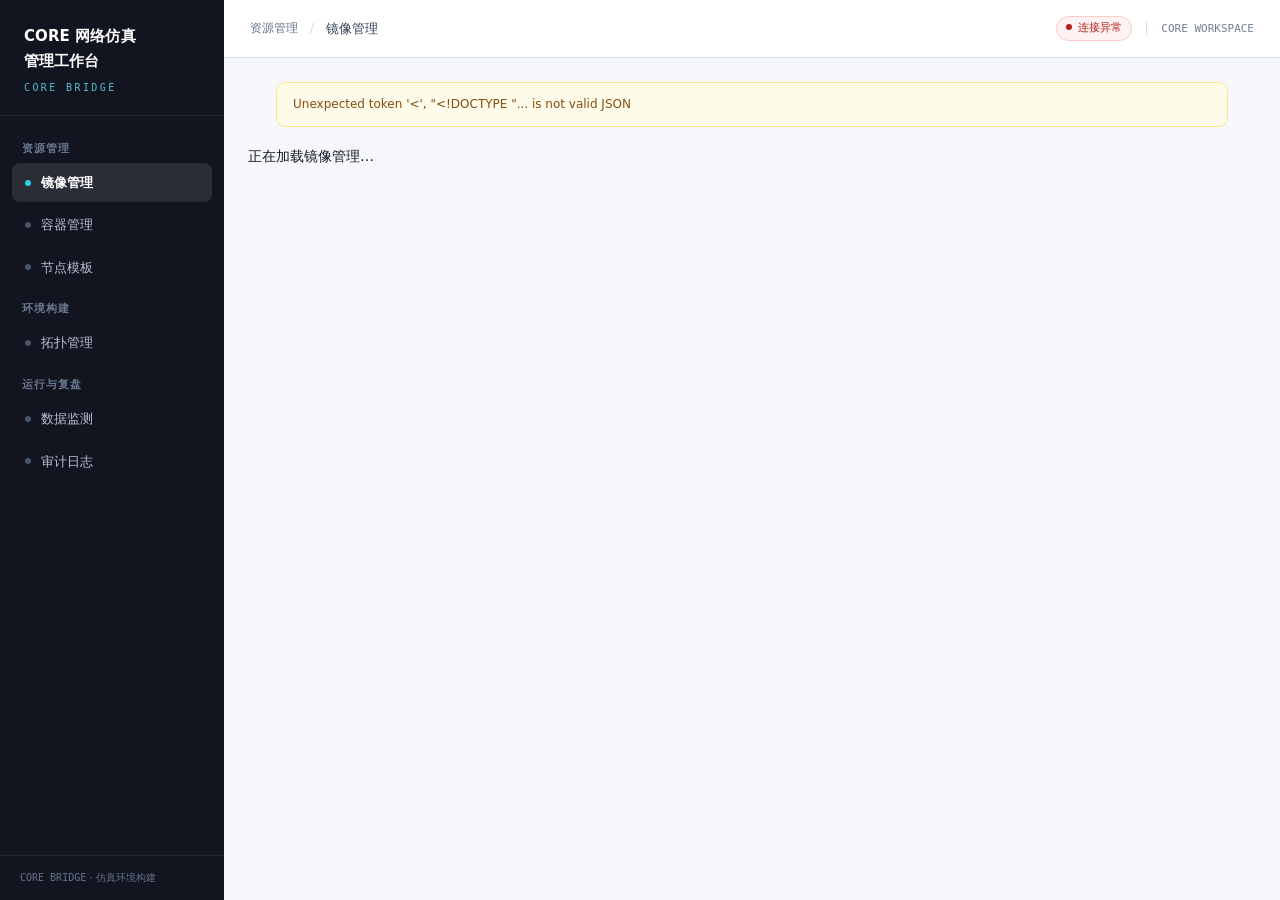
==== commit ff544be2: "fix: 补齐拓扑节点操作并修复用户工作流问题 修复CORE默认MTU导致历史恢复失败及历史名称丢失，补回运行节点终端和命令入口，统一未保存编辑保护、镜像大小、监测上下文与名称，以及停止后原会话再次运" ====
--- a/static/index.html
+++ b/static/index.html
@@ -169,7 +169,7 @@
 </style>
 <link rel="stylesheet" href="/static/workbench.css?v=20261117">
 <script>if(window.self!==window.top)document.documentElement.classList.add('embedded');</script>
-<script src="/static/platform-ui.js?v=20261117-2"></script>
+<script src="/static/platform-ui.js?v=20261118-3"></script>
 <script defer src="/static/workbench.js?v=20261117-2"></script>
 </head>
 <body class="workspace" data-active-tab="images">
@@ -1095,14 +1095,16 @@
   monitor:   '/static/monitor.html',
   audit:     '/static/audit.html',
 };
+let pendingNavigation=null, navigationSequence=0;
 function switchTab(name, approved=false) {
   if(name==='topo')name='topologies';
   if(name==='drafts')name='topologies';
   if(name==='publications')name='images';
   if(name!=='topo'&&!TAB_SRC[name])return;
   const currentFrame=document.getElementById('tabFrame');
-  if(!approved&&document.body.dataset.activeTab==='topologies'&&name!=='topologies'&&currentFrame.getAttribute('data-src')){
-    currentFrame.contentWindow.postMessage({type:'topology-navigation-request',target:name},location.origin);return;
+  if(!approved&&['images','instances','topologies'].includes(document.body.dataset.activeTab)&&name!==document.body.dataset.activeTab&&currentFrame.getAttribute('data-src')){
+    pendingNavigation={target:name,requestId:++navigationSequence};
+    currentFrame.contentWindow.postMessage({type:'editor-navigation-request',...pendingNavigation},location.origin);return;
   }
   const labels={images:'镜像管理',containers:'容器管理',instances:'节点模板',topologies:'拓扑管理',topo:'拓扑管理 · 运行画布',monitor:'数据监测',audit:'审计日志'};
   const category=['images','containers','instances'].includes(name)?'资源管理':['monitor','audit'].includes(name)?'运行与复盘':'环境构建';
@@ -1152,6 +1154,13 @@
 window.addEventListener('message', async e => {
   if(e.origin!==location.origin)return;
   if(e.source!==document.getElementById('tabFrame').contentWindow)return;
+  if(e.data?.type==='editor-navigation-approved' || e.data?.type==='editor-navigation-denied'){
+    if(!pendingNavigation || e.data.requestId!==pendingNavigation.requestId)return;
+    const next=pendingNavigation;pendingNavigation=null;
+    if(e.data.type==='editor-navigation-approved')switchTab(next.target,true);
+    else history.replaceState(null,'','#'+document.body.dataset.activeTab);
+    return;
+  }
   if(e.data?.type==='topology-navigation-approved'){switchTab(e.data.target,true);return;}
   if(e.data?.type==='topology-navigation-denied'){history.replaceState(null,'','#topologies');return;}
   if(e.data?.type==='open-publication'){switchTab('images');return;}
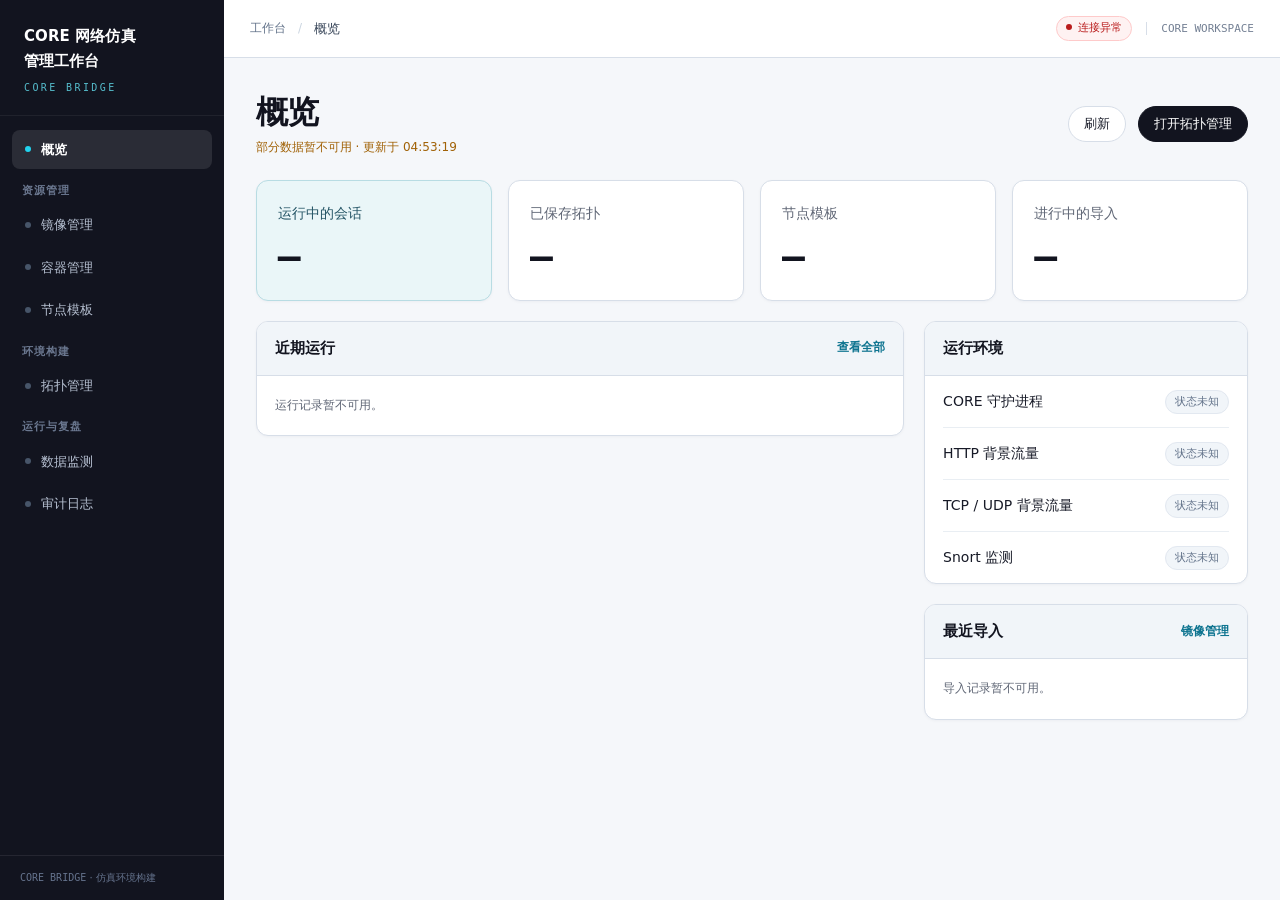
==== commit 4b8c30bb: "feat: 新增概览页与 Snort 规则导入 修复缺少端口覆盖字段时的镜像脚本编辑，并忽略本地交接归档。" ====
--- a/static/index.html
+++ b/static/index.html
@@ -111,7 +111,8 @@
 .modal { background: var(--bg2); border-radius: 12px; width: 640px; max-width: 90vw; max-height: 80vh; overflow: hidden; display: flex; flex-direction: column; box-shadow: 0 20px 60px rgba(0,0,0,0.5); }
 .modal-header { padding: 16px 20px; border-bottom: 1px solid var(--bg3); display: flex; justify-content: space-between; align-items: center; }
 .modal-header h2 { font-size: 16px; font-weight: 600; }
-.modal-body { padding: 20px; overflow-y: auto; flex: 1; }
+.modal-header, .modal-footer { flex-shrink: 0; }
+.modal-body { padding: 20px; overflow-y: auto; flex: 1; min-height: 0; }
 .modal-footer { padding: 12px 20px; border-top: 1px solid var(--bg3); display: flex; justify-content: flex-end; gap: 8px; }
 
 /* ── Buttons / Form ── */
@@ -172,13 +173,14 @@
 <script src="/static/platform-ui.js?v=20261118-3"></script>
 <script defer src="/static/workbench.js?v=20261117-2"></script>
 </head>
-<body class="workspace" data-active-tab="images">
+<body class="workspace" data-active-tab="overview">
 <div class="app" id="app">
 
 <!-- ── Sidebar ── -->
 <aside class="sidebar" id="workspaceNav" aria-label="主导航">
-  <a class="brand" href="/#images"><strong>CORE 网络仿真<br>管理工作台</strong><small>CORE BRIDGE</small></a>
+  <a class="brand" href="/#overview"><strong>CORE 网络仿真<br>管理工作台</strong><small>CORE BRIDGE</small></a>
   <nav class="side-nav" id="sideNav" aria-label="功能导航">
+    <div class="side-tab" role="button" tabindex="0" data-tab="overview" onclick="switchTab('overview')">概览</div>
     <div class="sn-title">资源管理</div>
     <div class="side-tab" role="button" tabindex="0" data-tab="images" onclick="switchTab('images')">镜像管理</div>
     <div class="side-tab" role="button" tabindex="0" data-tab="containers" onclick="switchTab('containers')">容器管理</div>
@@ -216,7 +218,7 @@
   <header class="workspace-header">
     <div class="workspace-breadcrumb">
       <button class="mobile-menu" id="workspaceNavToggle" aria-label="打开导航" aria-controls="workspaceNav" aria-expanded="false"><svg viewBox="0 0 24 24" fill="none" stroke="currentColor" stroke-width="1.8"><path d="M4 6h16M4 12h16M4 18h16"/></svg></button>
-      <span class="workspace-category" id="workspaceCategory">资源管理</span><span class="divider">/</span><strong id="workspaceTitle">镜像管理</strong>
+      <span class="workspace-category" id="workspaceCategory">工作台</span><span class="divider">/</span><strong id="workspaceTitle">概览</strong>
     </div>
     <div class="workspace-meta">
       <button class="btn btn-primary btn-sm" id="workspaceCreate" onclick="showCreateSessionModal()">新建会话</button>
@@ -1086,8 +1088,9 @@
   pc.replaceChildren(Platform.fields(topo), Platform.button('导出配置', () => Platform.download(new Blob([JSON.stringify(topo, null, 2)], {type:'application/json'}), 'topology.json')));
 }
 
-// ── 5-Tab 前端路由（设计 §2.1: 同一单页内切换, hash 保持刷新/前进后退）──
+// ── 工作区路由 ──
 const TAB_SRC = {
+  overview:  '/static/overview.html',
   images:    '/static/target-admin.html',
   topologies: '/static/topologies.html',
   containers:'/static/containers.html',
@@ -1100,14 +1103,14 @@
   if(name==='topo')name='topologies';
   if(name==='drafts')name='topologies';
   if(name==='publications')name='images';
-  if(name!=='topo'&&!TAB_SRC[name])return;
+  if(!Object.hasOwn(TAB_SRC,name))return;
   const currentFrame=document.getElementById('tabFrame');
   if(!approved&&['images','instances','topologies'].includes(document.body.dataset.activeTab)&&name!==document.body.dataset.activeTab&&currentFrame.getAttribute('data-src')){
     pendingNavigation={target:name,requestId:++navigationSequence};
     currentFrame.contentWindow.postMessage({type:'editor-navigation-request',...pendingNavigation},location.origin);return;
   }
-  const labels={images:'镜像管理',containers:'容器管理',instances:'节点模板',topologies:'拓扑管理',topo:'拓扑管理 · 运行画布',monitor:'数据监测',audit:'审计日志'};
-  const category=['images','containers','instances'].includes(name)?'资源管理':['monitor','audit'].includes(name)?'运行与复盘':'环境构建';
+  const labels={overview:'概览',images:'镜像管理',containers:'容器管理',instances:'节点模板',topologies:'拓扑管理',topo:'拓扑管理 · 运行画布',monitor:'数据监测',audit:'审计日志'};
+  const category=name==='overview'?'工作台':['images','containers','instances'].includes(name)?'资源管理':['monitor','audit'].includes(name)?'运行与复盘':'环境构建';
   document.body.dataset.activeTab=name;
   document.getElementById('workspaceTitle').textContent=labels[name];
   document.getElementById('workspaceCategory').textContent=category;
@@ -1125,19 +1128,31 @@
     if (location.hash && location.hash !== '#topo') history.pushState(null, '', '#topo');
     return;
   }
-  const requestedSession=new URLSearchParams(location.search).get('session');
-  const src = TAB_SRC[name]+(name==='topologies'&&requestedSession?'?session='+encodeURIComponent(requestedSession):'');
+  const pageUrl = new URL(location.href);
+  const tabQuery = new URLSearchParams();
+  if (name === 'topologies') {
+    for (const key of ['session','deployment','history']) {
+      const value = pageUrl.searchParams.get(key);
+      if (value) tabQuery.set(key,value);
+    }
+  } else {
+    pageUrl.searchParams.delete('deployment');
+    pageUrl.searchParams.delete('history');
+  }
+  const src = TAB_SRC[name]+(tabQuery.size ? '?'+tabQuery : '');
   if (!src) return;
   if (frame.getAttribute('data-src') !== src) {
     frame.contentWindow.location.replace(src + (src.includes('?')?'&':'?')+'embedded=1');
     frame.setAttribute('data-src', src);
   }
   frame.style.display = 'block';
-  if (location.hash !== '#' + name) history.pushState(null, '', '#' + name);
+  pageUrl.hash = name;
+  if (pageUrl.href !== location.href) history.pushState(null, '', pageUrl);
 }
 function tabFromHash() {
-  const h = (location.hash || '#images').replace('#', '');
-  return h==='drafts'?'topologies':h==='publications'?'images':h === 'topo' || TAB_SRC[h] ? h : 'images';   // 默认视图 = 镜像管理
+  const h = location.hash.slice(1);
+  return h==='drafts' || h==='topo' ? 'topologies' : h==='publications' ? 'images' :
+    Object.hasOwn(TAB_SRC,h) ? h : 'overview';
 }
 window.addEventListener('hashchange', () => switchTab(tabFromHash()));
 
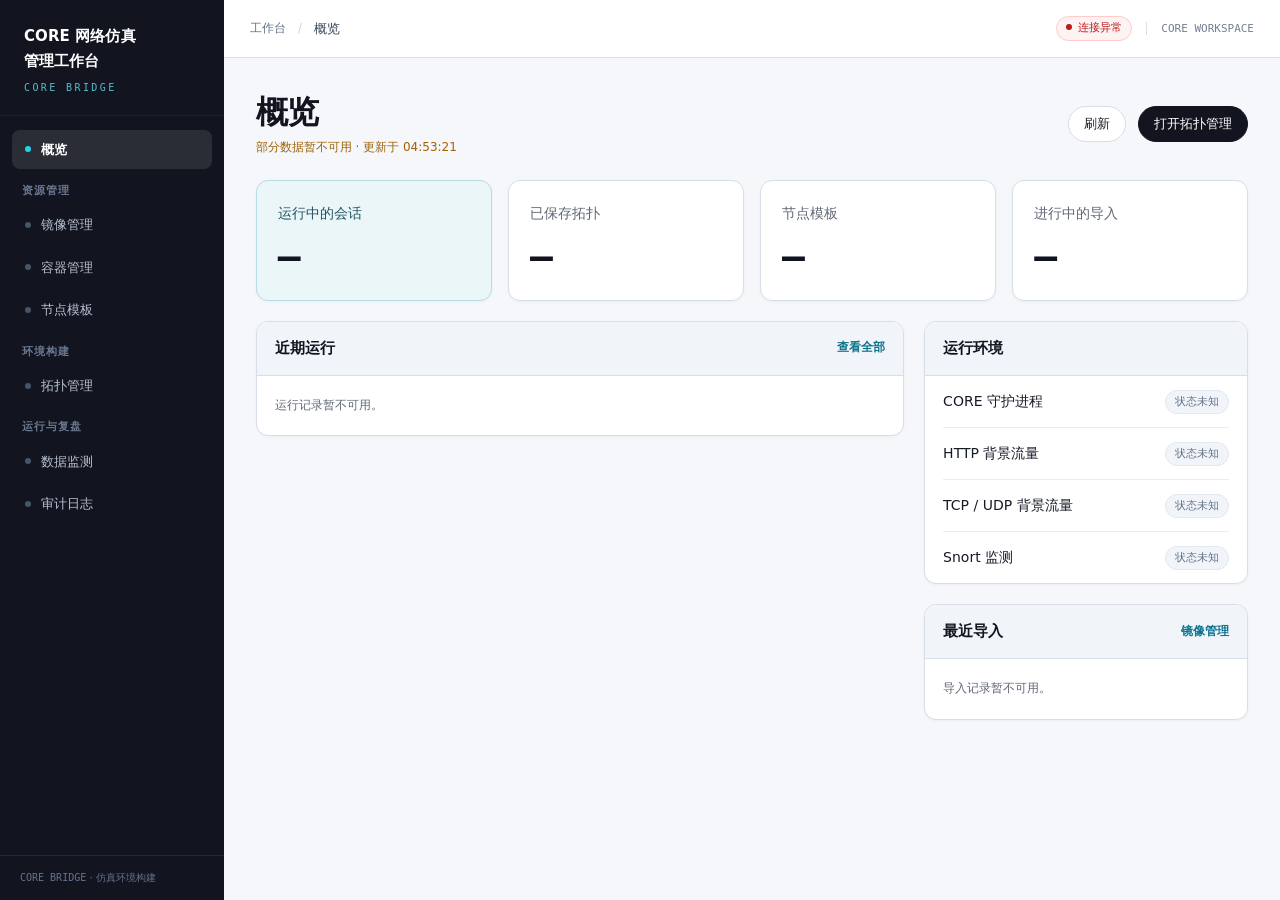
==== commit 84bad0bb: "fix+docs: 前端 100dvh 兼容回退 + 现场安装手册 v2（唯一完整安装入口） - workbench.css 两处 100dvh（workspace/terminal-page）前加 " ====
--- a/static/index.html
+++ b/static/index.html
@@ -168,7 +168,7 @@
 .term-conn-btn:hover { background:#2563eb; }
 .term-status { font-size:11px; color:var(--fg2); white-space:nowrap; }
 </style>
-<link rel="stylesheet" href="/static/workbench.css?v=20261117">
+<link rel="stylesheet" href="/static/workbench.css?v=20261126-1">
 <script>if(window.self!==window.top)document.documentElement.classList.add('embedded');</script>
 <script src="/static/platform-ui.js?v=20261118-3"></script>
 <script defer src="/static/workbench.js?v=20261117-2"></script>
--- a/static/workbench.css
+++ b/static/workbench.css
@@ -119,7 +119,7 @@
 .execbar { background: #fff; border-color: var(--border); flex-wrap: wrap; }
 .execbar input { min-width: 120px; }
 /* Workbench shell */
-.workspace { height: 100dvh; overflow: hidden; }
+.workspace { height: 100vh; height: 100dvh; overflow: hidden; }  /* 100vh 回退: 旧内核不识 dvh → 父级高度整条失效 → 页面下半空白(2026-11-26 现场) */
 .workspace .app { height: 100%; }
 .workspace .sidebar { --fg: #d4d9e4; --fg2: #8d98ac; --bg2: #12141f; --bg3: #2b3040; width: 224px; min-width: 224px; background: #12141f; border: 0; color: #cbd5e1; overflow-y: auto; }
 .brand { display: block; padding: 24px 24px 22px; color: #fff; border-bottom: 1px solid rgb(255 255 255 / .06); }
@@ -218,7 +218,7 @@
 .editor-empty { display: flex; min-height: 400px; align-items: center; justify-content: center; text-align: center; }
 .editor-empty .empty-mark { display: block; font-size: 36px; color: #b0bdcf; margin-bottom: 12px; }
 /* Real terminals retain a dark console, framed by the same workbench styling. */
-.terminal-page { height: 100dvh; display: flex; flex-direction: column; background: var(--console); color: var(--console-fg); font-family: var(--mono); }
+.terminal-page { height: 100vh; height: 100dvh; display: flex; flex-direction: column; background: var(--console); color: var(--console-fg); font-family: var(--mono); }
 .terminal-page > .header { justify-content: flex-start; align-items: center; gap: 16px; min-height: 64px; padding: 12px 22px; background: #191d2b; border-bottom: 1px solid #2b3347; }
 .terminal-page .header .title { color: #e2e8f0; font: 600 13px var(--font); }
 .terminal-page .header .label { color: #94a3b8; font-size: 11px; }
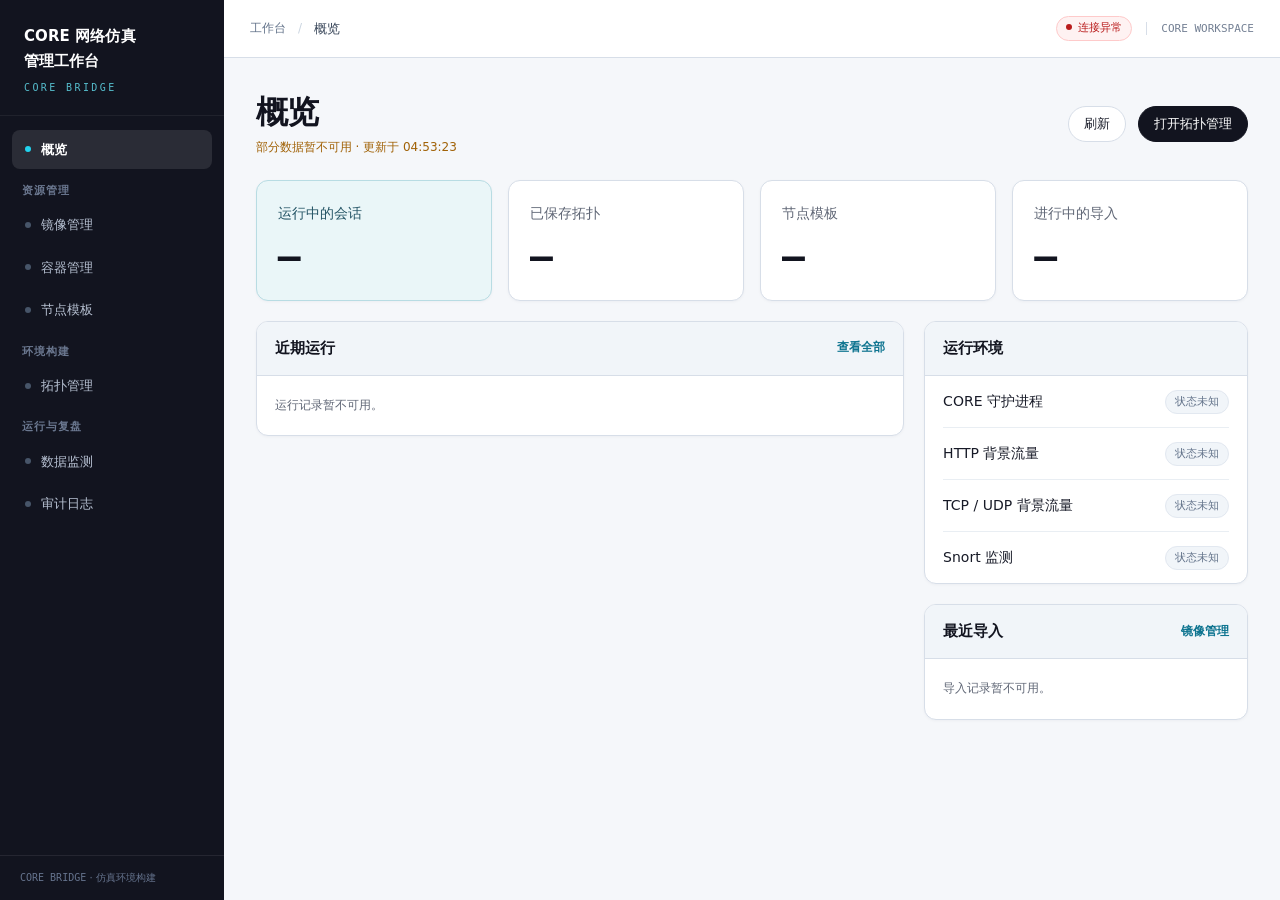
==== commit 7b0f4d05: "fix: 前端旧浏览器兼容垫片——structuredClone/at/hasOwn 等现代 API 全类覆盖 现场（内网 Chromium<98）点击多数按钮报 structuredClone is" ====
--- a/static/index.html
+++ b/static/index.html
@@ -170,7 +170,7 @@
 </style>
 <link rel="stylesheet" href="/static/workbench.css?v=20261126-1">
 <script>if(window.self!==window.top)document.documentElement.classList.add('embedded');</script>
-<script src="/static/platform-ui.js?v=20261118-3"></script>
+<script src="/static/platform-ui.js?v=20261127-1"></script>
 <script defer src="/static/workbench.js?v=20261117-2"></script>
 </head>
 <body class="workspace" data-active-tab="overview">
